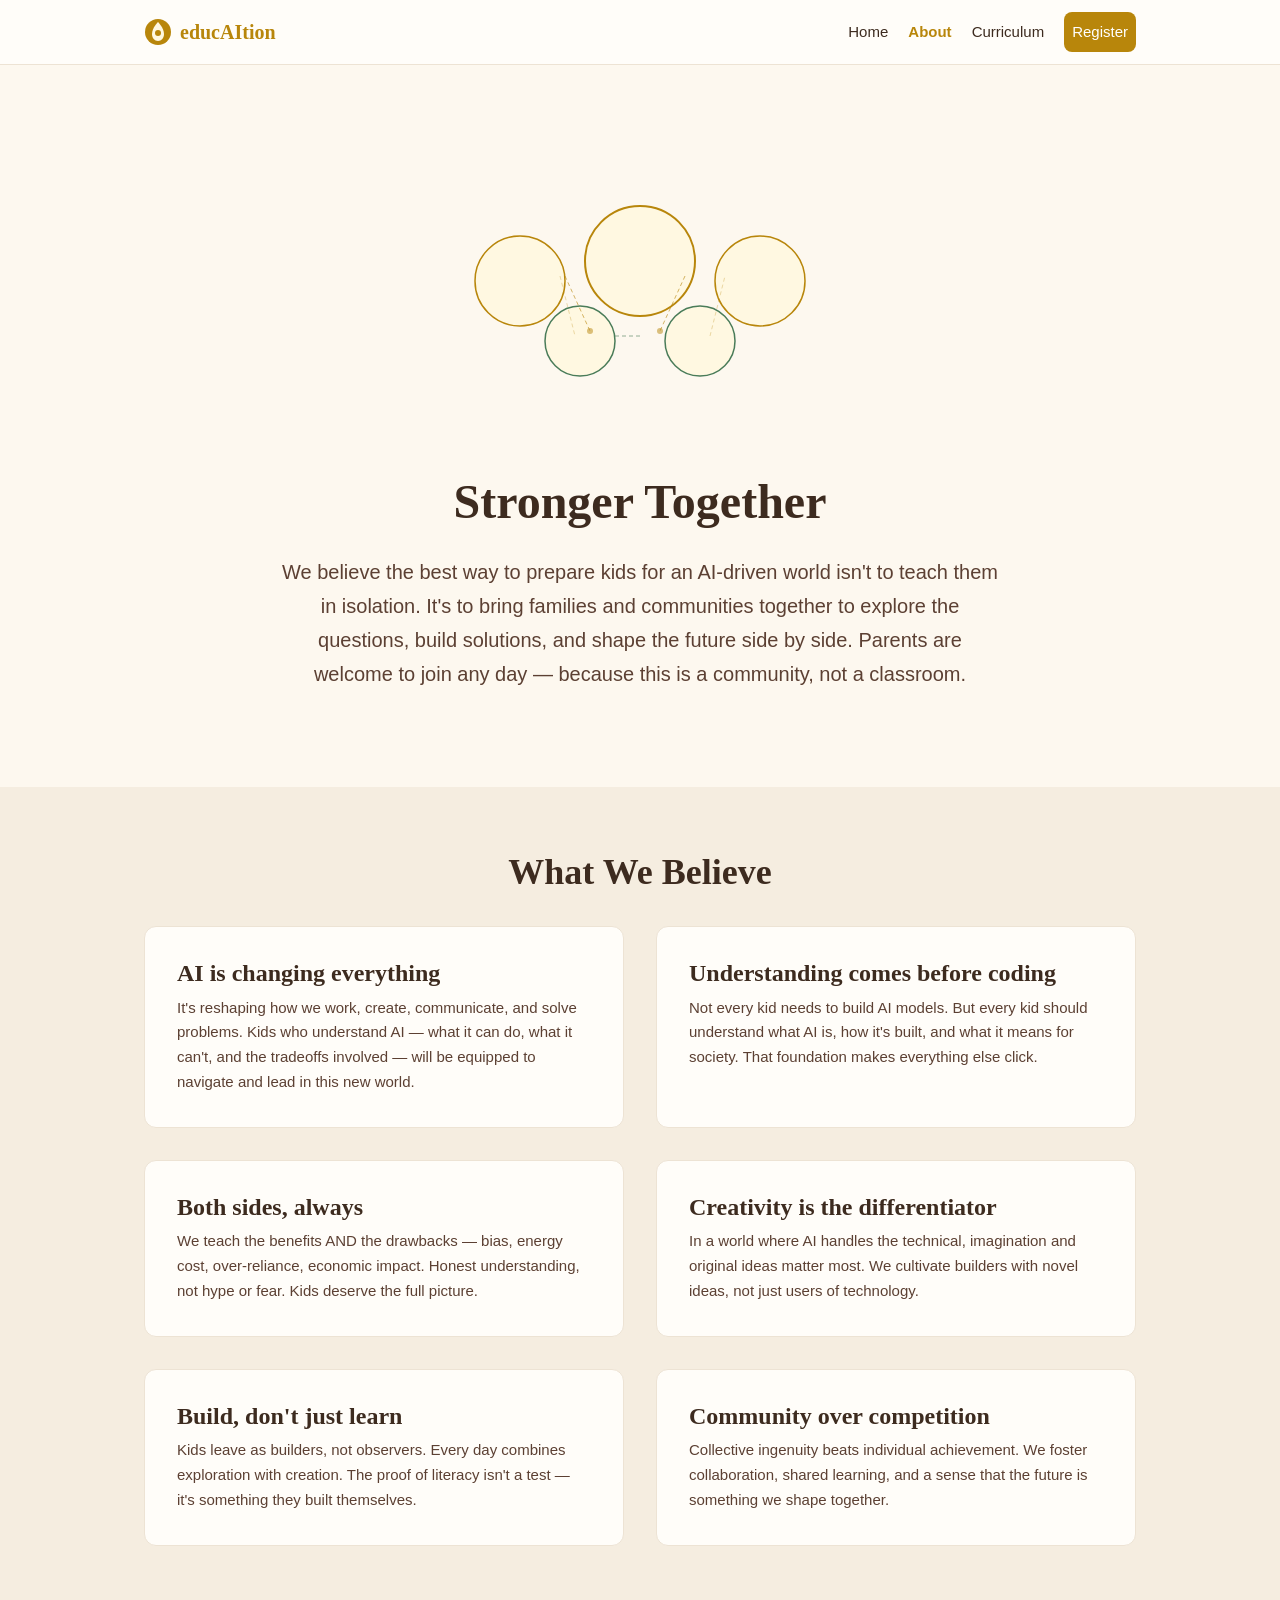
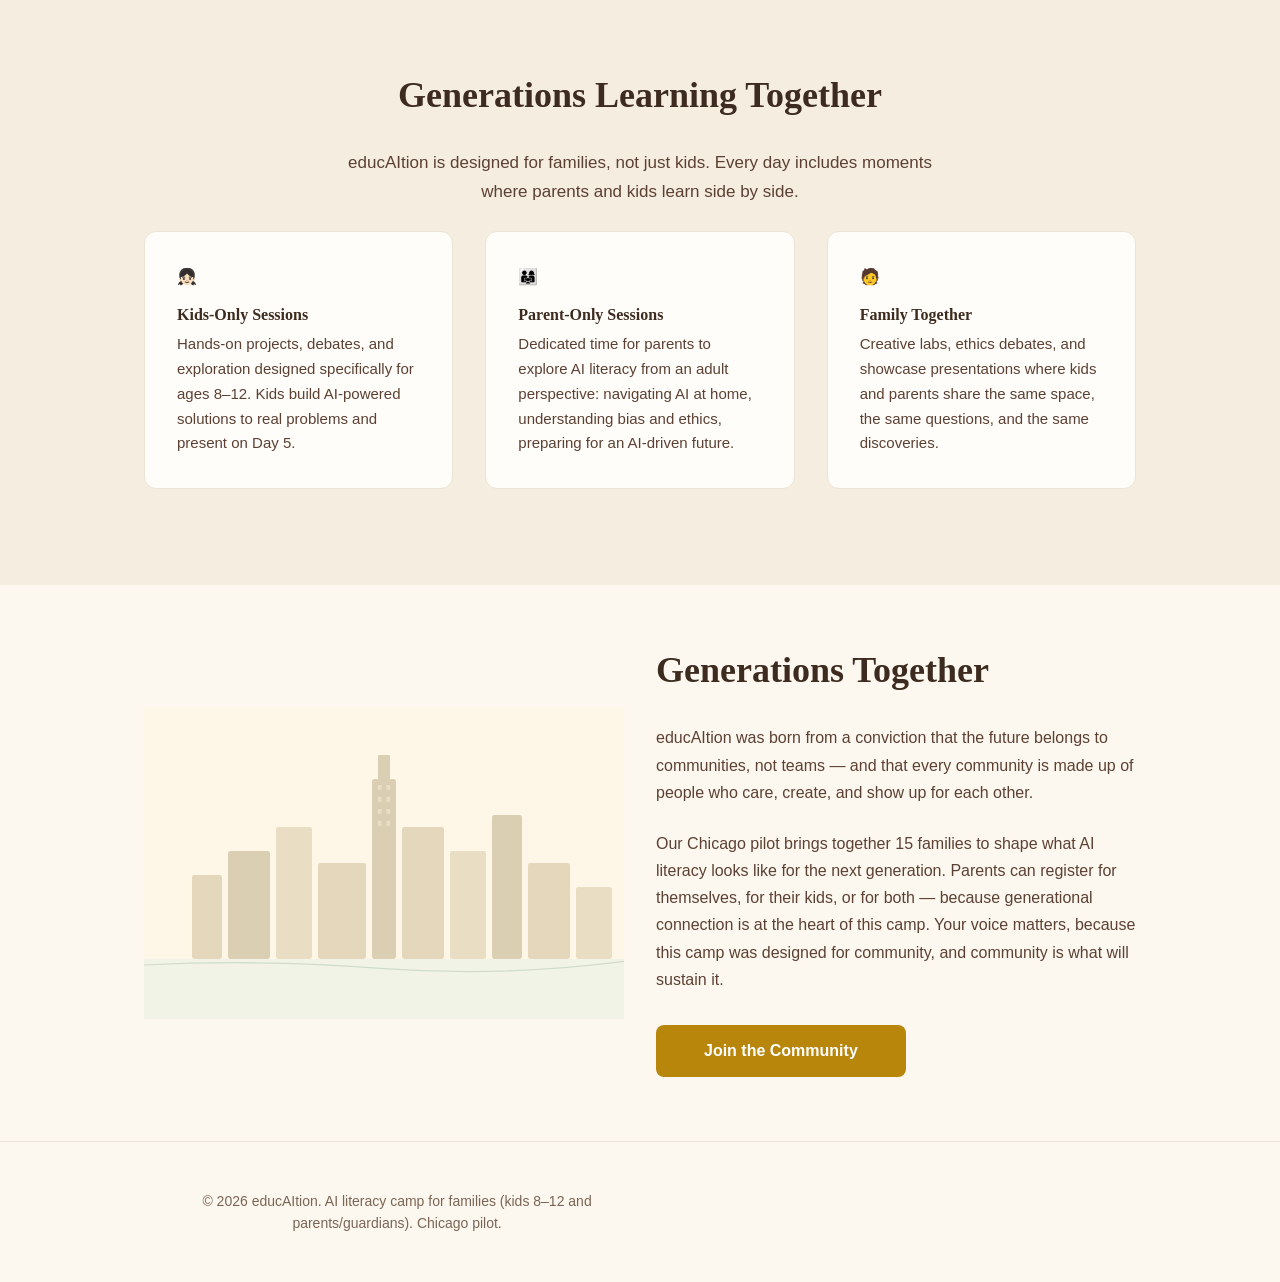
==== about.html @ 0991d359 "educAItion marketing website - AI literacy camp for families 4-page static site (Landing, About, Cur" ====
<!DOCTYPE html>
<html lang="en">
<head>
  <meta charset="UTF-8">
  <meta name="viewport" content="width=device-width, initial-scale=1.0">
  <title>About educAItion — Our Beliefs &amp; Principles</title>
  <meta name="description" content="Learn about educAItion's approach to AI literacy for kids. Our beliefs, principles, and why we're running a pilot camp in Chicago this August.">
  <meta property="og:title" content="About educAItion — Our Beliefs & Principles">
  <meta property="og:description" content="We believe kids need to understand AI — what it is, how it works, and their role in shaping it. Hands-on, honest, and hopeful.">
  <meta property="og:type" content="website">
  <meta property="og:locale" content="en_US">
  <meta name="robots" content="noindex, nofollow">
  <link rel="stylesheet" href="style.css">
</head>
<body>

  <a class="skip-link" href="#main">Skip to main content</a>

  <!-- NAV -->
  <nav class="nav" aria-label="Main navigation">
    <div class="container nav__inner">
      <a href="index.html" class="nav__brand">
        <svg width="28" height="28" viewBox="0 0 28 28" fill="none" xmlns="http://www.w3.org/2000/svg" aria-hidden="true">
          <circle cx="14" cy="14" r="13" fill="#B8860B"/>
          <path d="M14 4 C14 4 8 10 8 16 C8 20 10.5 23 14 23 C17.5 23 20 20 20 16 C20 10 14 4 14 4Z" fill="#FFF8E1"/>
          <circle cx="14" cy="15" r="3" fill="#B8860B"/>
        </svg>
        educAItion
      </a>
      <button class="nav__toggle" aria-expanded="false" aria-controls="nav-menu" aria-label="Open menu">
        <span></span><span></span><span></span>
      </button>
      <ul class="nav__list" id="nav-menu">
        <li class="nav__item"><a href="index.html">Home</a></li>
        <li class="nav__item nav__item--active"><a href="about.html">About</a></li>
        <li class="nav__item"><a href="curriculum.html">Curriculum</a></li>
        <li class="nav__item"><a href="register.html" class="nav__cta">Register</a></li>
      </ul>
    </div>
  </nav>

  <main id="main">

    <!-- HERO -->
    <section class="hero section">
      <div class="container">
        <div class="illustration fade">
          <!-- Connected circles / community illustration -->
          <svg viewBox="0 0 480 280" fill="none" xmlns="http://www.w3.org/2000/svg" role="img" aria-label="Connected circles representing community and togetherness">
            <circle cx="120" cy="120" r="45" fill="#FFF8E1" stroke="#B8860B" stroke-width="1.5"/>
            <circle cx="240" cy="100" r="55" fill="#FFF8E1" stroke="#B8860B" stroke-width="2"/>
            <circle cx="360" cy="120" r="45" fill="#FFF8E1" stroke="#B8860B" stroke-width="1.5"/>
            <circle cx="180" cy="180" r="35" fill="#FFF8E1" stroke="#4A7C59" stroke-width="1.5"/>
            <circle cx="300" cy="180" r="35" fill="#FFF8E1" stroke="#4A7C59" stroke-width="1.5"/>
            <line x1="165" y1="115" x2="190" y2="170" stroke="#B8860B" stroke-width="1" stroke-dasharray="4 3" opacity="0.6"/>
            <line x1="285" y1="115" x2="260" y2="170" stroke="#B8860B" stroke-width="1" stroke-dasharray="4 3" opacity="0.6"/>
            <line x1="215" y1="175" x2="240" y2="175" stroke="#4A7C59" stroke-width="1" stroke-dasharray="4 3" opacity="0.6"/>
            <line x1="160" y1="115" x2="175" y2="175" stroke="#B8860B" stroke-width="0.75" stroke-dasharray="4 3" opacity="0.4"/>
            <line x1="310" y1="175" x2="325" y2="115" stroke="#B8860B" stroke-width="0.75" stroke-dasharray="4 3" opacity="0.4"/>
            <!-- Small dots at intersections -->
            <circle cx="190" cy="170" r="3" fill="#B8860B" opacity="0.5"/>
            <circle cx="260" cy="170" r="3" fill="#B8860B" opacity="0.5"/>
          </svg>
        </div>
        <h1 class="hero__title fade">Stronger Together</h1>
        <p class="hero__sub fade">
          We believe the best way to prepare kids for an AI-driven world isn't to teach them in isolation. It's to bring families and communities together to explore the questions, build solutions, and shape the future side by side. Parents are welcome to join any day — because this is a community, not a classroom.
        </p>
      </div>
    </section>

    <!-- BELIEFS -->
    <section class="section section--alt">
      <div class="container">
        <h2 class="section__title fade">What We Believe</h2>
        <div class="grid grid--2">
          <div class="card fade">
            <h3 class="card__title">AI is changing everything</h3>
            <p class="card__text">It's reshaping how we work, create, communicate, and solve problems. Kids who understand AI — what it can do, what it can't, and the tradeoffs involved — will be equipped to navigate and lead in this new world.</p>
          </div>
          <div class="card fade">
            <h3 class="card__title">Understanding comes before coding</h3>
            <p class="card__text">Not every kid needs to build AI models. But every kid should understand what AI is, how it's built, and what it means for society. That foundation makes everything else click.</p>
          </div>
          <div class="card fade">
            <h3 class="card__title">Both sides, always</h3>
            <p class="card__text">We teach the benefits AND the drawbacks — bias, energy cost, over-reliance, economic impact. Honest understanding, not hype or fear. Kids deserve the full picture.</p>
          </div>
          <div class="card fade">
            <h3 class="card__title">Creativity is the differentiator</h3>
            <p class="card__text">In a world where AI handles the technical, imagination and original ideas matter most. We cultivate builders with novel ideas, not just users of technology.</p>
          </div>
          <div class="card fade">
            <h3 class="card__title">Build, don't just learn</h3>
            <p class="card__text">Kids leave as builders, not observers. Every day combines exploration with creation. The proof of literacy isn't a test — it's something they built themselves.</p>
          </div>
          <div class="card fade">
            <h3 class="card__title">Community over competition</h3>
            <p class="card__text">Collective ingenuity beats individual achievement. We foster collaboration, shared learning, and a sense that the future is something we shape together.</p>
          </div>
        </div>
      </div>
    </section>

    <!-- FAMILY SESSIONS -->
    <section class="section section--alt">
      <div class="container">
        <h2 class="section__title fade">Generations Learning Together</h2>
        <p class="section__lead fade" style="text-align:center;margin-bottom:var(--space-lg);">
          educAItion is designed for families, not just kids. Every day includes moments where parents and kids learn side by side.
        </p>
        <div class="grid grid--3" style="margin-bottom:var(--space-xl);">
          <div class="card fade">
            <div class="card__icon">&#x1F467;&#x1F3FB;</div>
            <h4 class="card__title">Kids-Only Sessions</h4>
            <p class="card__text" style="font-size:0.9375rem;">
              Hands-on projects, debates, and exploration designed specifically for ages 8&ndash;12. Kids build AI-powered solutions to real problems and present on Day 5.
            </p>
          </div>
          <div class="card fade">
            <div class="card__icon">&#x1F468;&#x200D;&#x1F469;&#x200D;&#x1F467;</div>
            <h4 class="card__title">Parent-Only Sessions</h4>
            <p class="card__text" style="font-size:0.9375rem;">
              Dedicated time for parents to explore AI literacy from an adult perspective: navigating AI at home, understanding bias and ethics, preparing for an AI-driven future.
            </p>
          </div>
          <div class="card fade">
            <div class="card__icon">&#x1F9D1;</div>
            <h4 class="card__title">Family Together</h4>
            <p class="card__text" style="font-size:0.9375rem;">
              Creative labs, ethics debates, and showcase presentations where kids and parents share the same space, the same questions, and the same discoveries.
            </p>
          </div>
        </div>
      </div>
    </section>

    <!-- PILOT CONTEXT -->
    <section class="section">
      <div class="container">
        <div class="grid grid--2" style="align-items:center;">
          <div class="illustration fade" style="justify-content:center;">
            <!-- Chicago skyline illustration -->
            <svg viewBox="0 0 400 260" fill="none" xmlns="http://www.w3.org/2000/svg" role="img" aria-label="A simple Chicago skyline illustration">
              <!-- Lake Michigan -->
              <rect x="0" y="210" width="400" height="50" rx="0" fill="#D4E8D0" opacity="0.3"/>
              <path d="M0 215 Q100 210 200 218 Q300 225 400 212" stroke="#4A7C59" stroke-width="1" fill="none" opacity="0.2"/>
              <!-- Buildings -->
              <rect x="40" y="140" width="25" height="70" rx="2" fill="#C9B896"/>
              <rect x="70" y="120" width="35" height="90" rx="2" fill="#B8A886"/>
              <rect x="110" y="100" width="30" height="110" rx="2" fill="#D4C4A8"/>
              <rect x="145" y="130" width="40" height="80" rx="2" fill="#C9B896"/>
              <!-- Willis Tower (tallest) -->
              <rect x="190" y="60" width="20" height="150" rx="2" fill="#B8A886"/>
              <rect x="195" y="40" width="10" height="20" rx="1" fill="#B8A886"/>
              <rect x="215" y="100" width="35" height="110" rx="2" fill="#C9B896"/>
              <rect x="255" y="120" width="30" height="90" rx="2" fill="#D4C4A8"/>
              <rect x="290" y="90" width="25" height="120" rx="2" fill="#B8A886"/>
              <rect x="320" y="130" width="35" height="80" rx="2" fill="#C9B896"/>
              <rect x="360" y="150" width="30" height="60" rx="2" fill="#D4C4A8"/>
              <!-- Windows -->
              <g fill="#FFF8E1" opacity="0.4">
                <rect x="195" y="65" width="3" height="4"/>
                <rect x="202" y="65" width="3" height="4"/>
                <rect x="195" y="75" width="3" height="4"/>
                <rect x="202" y="75" width="3" height="4"/>
                <rect x="195" y="85" width="3" height="4"/>
                <rect x="202" y="85" width="3" height="4"/>
                <rect x="195" y="95" width="3" height="4"/>
                <rect x="202" y="95" width="3" height="4"/>
              </g>
              <!-- Sky -->
              <rect x="0" y="0" width="400" height="210" fill="#FFF8E1" opacity="0.5" rx="0"/>
            </svg>
          </div>
          <div class="fade">
            <h2 class="section__title" style="text-align:left;">Generations Together</h2>
            <p style="color:var(--color-text-mid);line-height:1.7;margin-bottom:var(--space-lg);">
              educAItion was born from a conviction that the future belongs to communities, not teams — and that every community is made up of people who care, create, and show up for each other.
            </p>
            <p style="color:var(--color-text-mid);line-height:1.7;margin-bottom:var(--space-xl);">
              Our Chicago pilot brings together 15 families to shape what AI literacy looks like for the next generation. Parents can register for themselves, for their kids, or for both — because generational connection is at the heart of this camp. Your voice matters, because this camp was designed for community, and community is what will sustain it.
            </p>
            <a href="register.html" class="btn btn--primary">Join the Community</a>
          </div>
        </div>
      </div>
    </section>

  </main>

  <footer class="footer">
    <div class="container">
      <p>&copy; 2026 educAItion. AI literacy camp for families (kids 8&ndash;12 and parents/guardians). Chicago pilot.</p>
    </div>
  </footer>

  <script src="script.js"></script>
</body>
</html>
---- style.css ----
/* ============================================================
   EducAItion — Design System
   Mobile-first, WCAG 2.1 AA, no dependencies
   ============================================================ */

/* ---------- Reset ---------- */
*, *::before, *::after { box-sizing: border-box; margin: 0; padding: 0; }
html { scroll-behavior: smooth; font-size: 16px; }
body { min-height: 100vh; }
img, svg { display: block; max-width: 100%; }
a { color: inherit; text-decoration: none; }
ul, ol { list-style: none; }
button { font: inherit; color: inherit; background: none; border: none; cursor: pointer; }

/* ---------- Custom Properties ---------- */
:root {
  /* Palette */
  --color-bg-cream: #FDF8EF;
  --color-bg-warm:  #F5EDE0;
  --color-bg-white: #FFFDF9;
  --color-text-dark:  #3D2B1F;
  --color-text-mid:   #5C4033;
  --color-text-light: #7A6555;
  --color-primary:    #B8860B;
  --color-primary-d:  #8B6508;
  --color-accent:     #4A7C59;
  --color-accent-d:   #365C41;
  --color-border:     #E0D5C4;
  --color-border-l:   #EDE3D4;
  --color-highlight:  #FFF8E1;

  /* Typography */
  --font-display: Georgia, "Times New Roman", serif;
  --font-body:    -apple-system, "Segoe UI", Roboto, Helvetica, Arial, sans-serif;

  /* Spacing */
  --space-xs:  0.25rem;
  --space-sm:  0.5rem;
  --space-md:  1rem;
  --space-lg:  1.5rem;
  --space-xl:  2rem;
  --space-2xl: 3rem;
  --space-3xl: 4rem;

  /* Layout */
  --max-w: 1120px;
  --radius: 8px;
  --radius-lg: 12px;

  /* Transitions */
  --ease: cubic-bezier(.4,0,.2,1);
  --dur:  300ms;
}

/* ---------- Base ---------- */
body {
  font-family: var(--font-body);
  color: var(--color-text-dark);
  background: var(--color-bg-cream);
  line-height: 1.6;
  -webkit-font-smoothing: antialiased;
}

h1, h2, h3, h4 {
  font-family: var(--font-display);
  font-weight: 700;
  line-height: 1.2;
  color: var(--color-text-dark);
}
h1 { font-size: clamp(2rem, 5vw, 3rem); }
h2 { font-size: clamp(1.5rem, 4vw, 2.25rem); }
h3 { font-size: clamp(1.125rem, 3vw, 1.5rem); }
p  { max-width: 65ch; }

.container {
  width: 100%;
  max-width: var(--max-w);
  margin: 0 auto;
  padding: 0 var(--space-lg);
}

/* ---------- Skip-link ---------- */
.skip-link {
  position: absolute;
  top: -100%;
  left: var(--space-md);
  background: var(--color-primary);
  color: #fff;
  padding: var(--space-sm) var(--space-md);
  border-radius: var(--radius);
  z-index: 1000;
  font-weight: 600;
}
.skip-link:focus {
  top: var(--space-md);
}

/* ---------- Nav ---------- */
.nav {
  position: sticky;
  top: 0;
  z-index: 100;
  background: var(--color-bg-white);
  border-bottom: 1px solid var(--color-border-l);
}
.nav__inner {
  display: flex;
  align-items: center;
  justify-content: space-between;
  min-height: 64px;
  gap: var(--space-md);
}
.nav__brand {
  display: flex;
  align-items: center;
  gap: var(--space-sm);
  font-family: var(--font-display);
  font-size: 1.25rem;
  font-weight: 700;
  color: var(--color-primary);
  white-space: nowrap;
}
.nav__brand svg { flex-shrink: 0; }

.nav__list {
  display: none;
  position: absolute;
  top: 64px;
  left: 0; right: 0;
  background: var(--color-bg-white);
  border-bottom: 1px solid var(--color-border-l);
  padding: var(--space-md) var(--space-lg);
  flex-direction: column;
  gap: var(--space-sm);
  box-shadow: 0 4px 12px rgba(0,0,0,.06);
}
.nav__list.is-open {
  display: flex;
}
.nav__item a {
  display: block;
  padding: var(--space-sm) var(--space-md);
  border-radius: var(--radius);
  font-weight: 500;
  transition: background var(--dur) var(--ease);
}
.nav__item a:hover,
.nav__item a:focus-visible {
  background: var(--color-bg-warm);
}
.nav__item--active a {
  color: var(--color-primary);
  font-weight: 600;
}
.nav__cta {
  display: inline-flex;
  align-items: center;
  justify-content: center;
  padding: var(--space-sm) var(--space-lg);
  background: var(--color-primary);
  color: #fff !important;
  border-radius: var(--radius);
  font-weight: 600;
  font-size: 0.9375rem;
  transition: background var(--dur) var(--ease), transform var(--dur) var(--ease);
  white-space: nowrap;
}
.nav__cta:hover { background: var(--color-primary-d); transform: translateY(-1px); }

/* Hamburger */
.nav__toggle {
  display: flex;
  flex-direction: column;
  gap: 5px;
  padding: var(--space-sm);
  background: none;
  border: none;
  cursor: pointer;
}
.nav__toggle span {
  display: block;
  width: 24px;
  height: 2px;
  background: var(--color-text-dark);
  border-radius: 2px;
  transition: transform var(--dur) var(--ease), opacity var(--dur) var(--ease);
}
.nav__toggle[aria-expanded="true"] span:nth-child(1) {
  transform: translateY(7px) rotate(45deg);
}
.nav__toggle[aria-expanded="true"] span:nth-child(2) { opacity: 0; }
.nav__toggle[aria-expanded="true"] span:nth-child(3) {
  transform: translateY(-7px) rotate(-45deg);
}

@media (min-width: 768px) {
  .nav__toggle { display: none; }
  .nav__list {
    display: flex !important;
    position: static;
    flex-direction: row;
    border: none;
    padding: 0;
    box-shadow: none;
    gap: var(--space-xs);
    align-items: center;
  }
  .nav__item a {
    padding: var(--space-sm) var(--space-sm);
    font-size: 0.9375rem;
  }
  .nav__cta {
    margin-left: var(--space-sm);
  }
}

/* ---------- Hero ---------- */
.hero {
  padding: var(--space-3xl) 0;
  text-align: center;
}
.hero__title { margin-bottom: var(--space-lg); }
.hero__sub {
  font-size: clamp(1rem, 2.5vw, 1.25rem);
  color: var(--color-text-mid);
  margin: 0 auto var(--space-xl);
  line-height: 1.7;
}

/* ---------- Buttons ---------- */
.btn {
  display: inline-flex;
  align-items: center;
  justify-content: center;
  gap: var(--space-sm);
  padding: 0.8125rem var(--space-2xl);
  border-radius: var(--radius);
  font-weight: 600;
  font-size: 1rem;
  transition: background var(--dur) var(--ease), transform var(--dur) var(--ease), box-shadow var(--dur) var(--ease);
}
.btn--primary {
  background: var(--color-primary);
  color: #fff;
}
.btn--primary:hover { background: var(--color-primary-d); transform: translateY(-2px); box-shadow: 0 4px 16px rgba(184,134,11,.25); }
.btn--accent {
  background: var(--color-accent);
  color: #fff;
}
.btn--accent:hover { background: var(--color-accent-d); transform: translateY(-2px); box-shadow: 0 4px 16px rgba(74,124,89,.25); }

/* ---------- Section ---------- */
.section {
  padding: var(--space-3xl) 0;
}
.section--alt { background: var(--color-bg-warm); }
.section__title { margin-bottom: var(--space-xl); text-align: center; }
.section__lead {
  text-align: center;
  color: var(--color-text-mid);
  font-size: 1.0625rem;
  margin: 0 auto var(--space-2xl);
  line-height: 1.7;
}

/* ---------- Cards ---------- */
.card {
  background: var(--color-bg-white);
  border: 1px solid var(--color-border-l);
  border-radius: var(--radius-lg);
  padding: var(--space-xl);
  transition: box-shadow var(--dur) var(--ease), transform var(--dur) var(--ease);
}
.card:hover { box-shadow: 0 8px 24px rgba(0,0,0,.06); transform: translateY(-2px); }
.card__icon { margin-bottom: var(--space-md); }
.card__title { margin-bottom: var(--space-sm); }
.card__text { color: var(--color-text-mid); font-size: 0.9375rem; line-height: 1.65; }

/* ---------- Grid ---------- */
.grid {
  display: grid;
  gap: var(--space-xl);
}
.grid--2 { grid-template-columns: 1fr; }
.grid--3 { grid-template-columns: 1fr; }

@media (min-width: 768px) {
  .grid--2 { grid-template-columns: repeat(2, 1fr); }
  .grid--3 { grid-template-columns: repeat(3, 1fr); }
}

/* ---------- Timeline (Curriculum) ---------- */
.timeline { counter-reset: day; }
.timeline__item {
  counter-increment: day;
  position: relative;
  padding-left: 3rem;
  padding-bottom: var(--space-2xl);
}
.timeline__item:last-child { padding-bottom: 0; }
.timeline__marker {
  position: absolute;
  left: 0; top: 0;
  width: 40px; height: 40px;
  background: var(--color-primary);
  color: #fff;
  border-radius: 50%;
  display: flex;
  align-items: center;
  justify-content: center;
  font-family: var(--font-display);
  font-weight: 700;
  font-size: 1rem;
}
.timeline__title { margin: var(--space-sm) 0 var(--space-xs); }
.timeline__text { color: var(--color-text-mid); font-size: 0.9375rem; line-height: 1.65; }

/* ---------- Register Form ---------- */
.form-group { margin-bottom: var(--space-lg); }
.form-label {
  display: block;
  margin-bottom: var(--space-xs);
  font-weight: 600;
  font-size: 0.9375rem;
  color: var(--color-text-dark);
}
.form-input,
.form-textarea {
  width: 100%;
  padding: 0.75rem var(--space-md);
  border: 1px solid var(--color-border);
  border-radius: var(--radius);
  font-family: var(--font-body);
  font-size: 1rem;
  background: var(--color-bg-white);
  color: var(--color-text-dark);
  transition: border-color var(--dur) var(--ease), box-shadow var(--dur) var(--ease);
}
.form-input:focus,
.form-textarea:focus {
  outline: none;
  border-color: var(--color-primary);
  box-shadow: 0 0 0 3px rgba(184,134,11,.15);
}
.form-textarea { resize: vertical; min-height: 120px; }
.form-hint { font-size: 0.8125rem; color: var(--color-text-light); margin-top: var(--space-xs); }
.form-checkbox { display: flex; align-items: flex-start; gap: var(--space-sm); }
.form-checkbox input { margin-top: 0.2rem; flex-shrink: 0; }
.form-checkbox label { font-size: 0.875rem; line-height: 1.5; }

/* Privacy Notice */
.privacy-notice {
  background: var(--color-highlight);
  border: 1px solid var(--color-border-l);
  border-radius: var(--radius);
  padding: var(--space-xl);
  margin-top: var(--space-2xl);
}
.privacy-notice__title {
  font-size: 1.125rem;
  margin-bottom: var(--space-md);
  color: var(--color-text-dark);
}
.privacy-notice__text { font-size: 0.875rem; color: var(--color-text-mid); line-height: 1.65; }
.privacy-notice__text p { margin-bottom: var(--space-sm); }
.privacy-notice__text a { color: var(--color-primary); text-decoration: underline; }

/* ---------- Footer ---------- */
.footer {
  padding: var(--space-2xl) 0;
  border-top: 1px solid var(--color-border-l);
  text-align: center;
  color: var(--color-text-light);
  font-size: 0.875rem;
}

/* ---------- Inline SVG containers ---------- */
.illustration {
  display: flex;
  justify-content: center;
  margin: var(--space-xl) 0;
}
.illustration svg { max-width: 480px; width: 100%; height: auto; }

/* ---------- Fade-in animation ---------- */
.fade { opacity: 0; transform: translateY(24px); transition: opacity 600ms var(--ease), transform 600ms var(--ease); }
.fade.is-visible { opacity: 1; transform: translateY(0); }

/* ---------- Responsive ---------- */
@media (min-width: 1280px) {
  .container { padding: 0 var(--space-3xl); }
}

/* ---------- Print ---------- */
@media print {
  .nav, .nav__toggle, .btn, .hero__cta { display: none !important; }
  body { color: #000; background: #fff; }
}
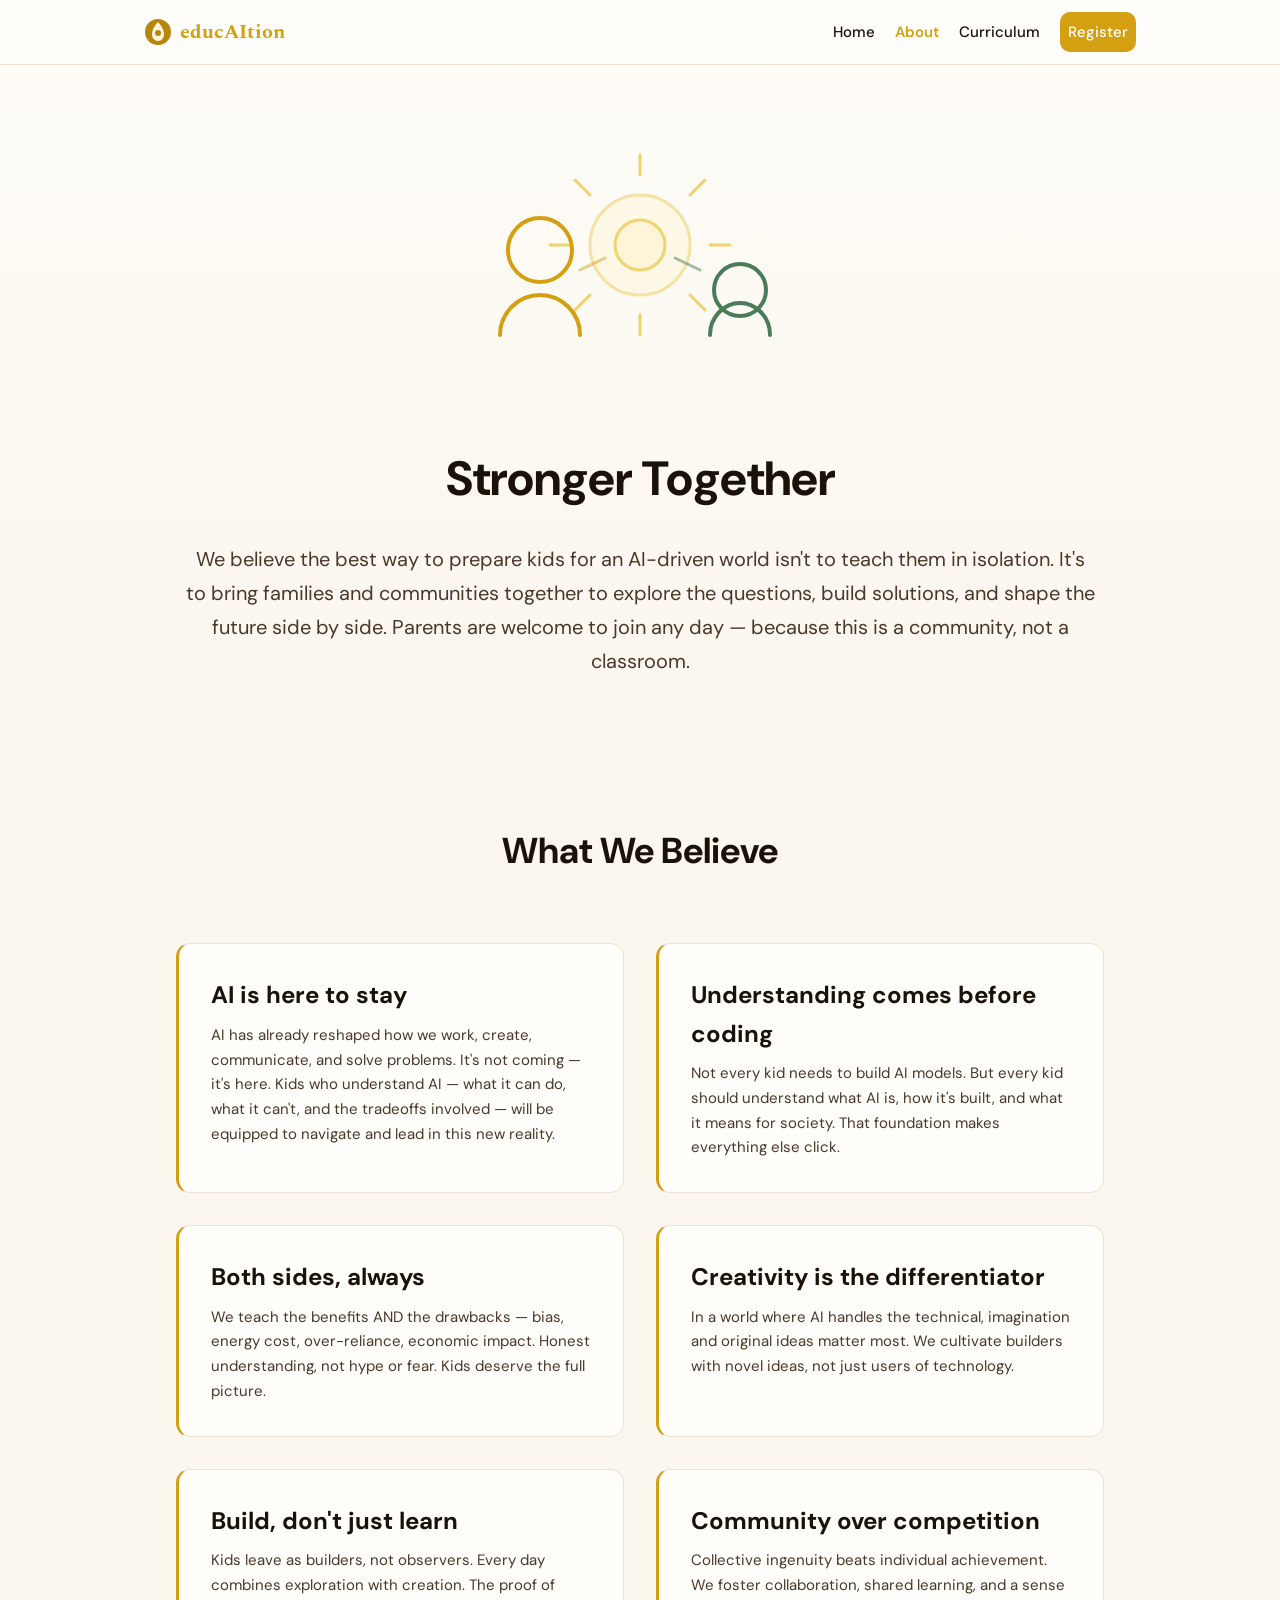
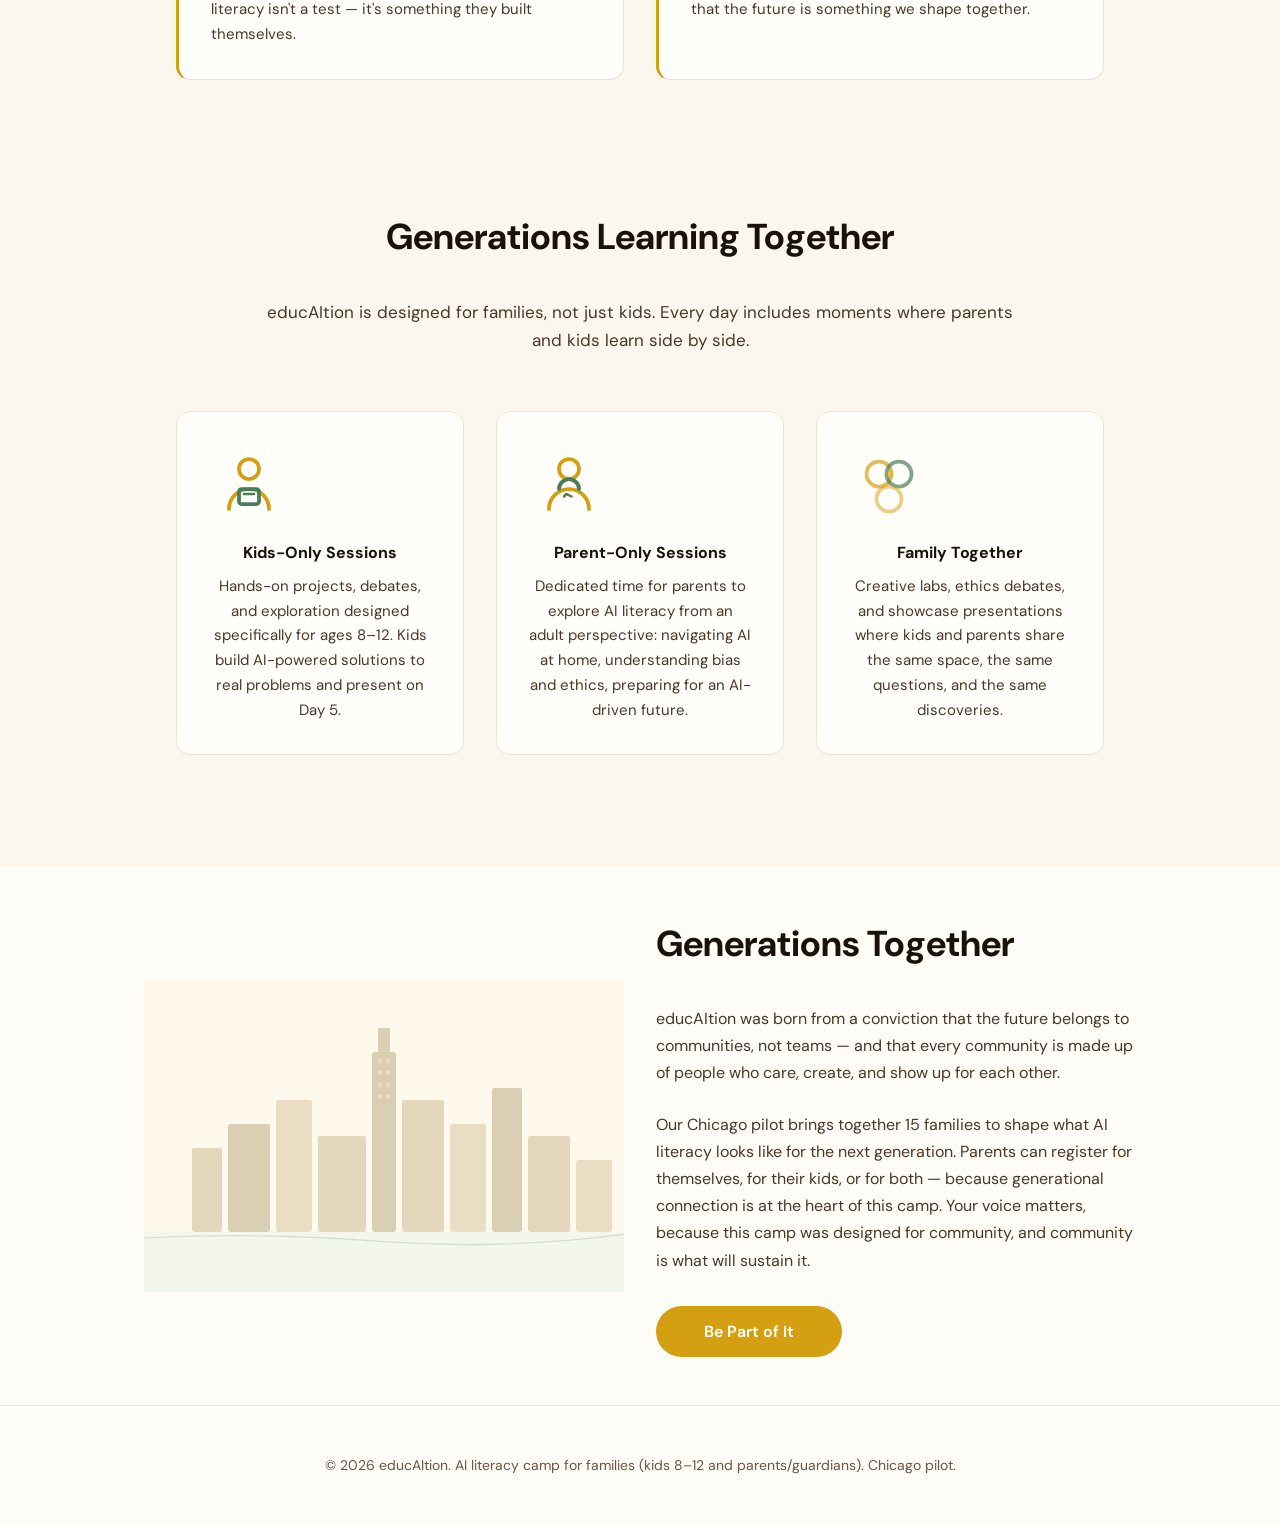
==== commit 316ad96d: "design tighten-up: rising sun hero, diamond cursor, footer centering, sun rays removed - Replace sun" ====
--- a/about.html
+++ b/about.html
@@ -10,6 +10,9 @@
   <meta property="og:type" content="website">
   <meta property="og:locale" content="en_US">
   <meta name="robots" content="noindex, nofollow">
+  <link rel="preconnect" href="https://fonts.googleapis.com">
+  <link rel="preconnect" href="https://fonts.gstatic.com" crossorigin>
+  <link href="https://fonts.googleapis.com/css2?family=DM+Sans:ital,wght@0,400..700;1,400..700&family=Spectral:ital,wght@0,400;0,700;1,400&display=swap" rel="stylesheet">
   <link rel="stylesheet" href="style.css">
 </head>
 <body>
@@ -42,24 +45,34 @@
   <main id="main">
 
     <!-- HERO -->
-    <section class="hero section">
+    <section class="hero hero--tight section">
       <div class="container">
         <div class="illustration fade">
-          <!-- Connected circles / community illustration -->
-          <svg viewBox="0 0 480 280" fill="none" xmlns="http://www.w3.org/2000/svg" role="img" aria-label="Connected circles representing community and togetherness">
-            <circle cx="120" cy="120" r="45" fill="#FFF8E1" stroke="#B8860B" stroke-width="1.5"/>
-            <circle cx="240" cy="100" r="55" fill="#FFF8E1" stroke="#B8860B" stroke-width="2"/>
-            <circle cx="360" cy="120" r="45" fill="#FFF8E1" stroke="#B8860B" stroke-width="1.5"/>
-            <circle cx="180" cy="180" r="35" fill="#FFF8E1" stroke="#4A7C59" stroke-width="1.5"/>
-            <circle cx="300" cy="180" r="35" fill="#FFF8E1" stroke="#4A7C59" stroke-width="1.5"/>
-            <line x1="165" y1="115" x2="190" y2="170" stroke="#B8860B" stroke-width="1" stroke-dasharray="4 3" opacity="0.6"/>
-            <line x1="285" y1="115" x2="260" y2="170" stroke="#B8860B" stroke-width="1" stroke-dasharray="4 3" opacity="0.6"/>
-            <line x1="215" y1="175" x2="240" y2="175" stroke="#4A7C59" stroke-width="1" stroke-dasharray="4 3" opacity="0.6"/>
-            <line x1="160" y1="115" x2="175" y2="175" stroke="#B8860B" stroke-width="0.75" stroke-dasharray="4 3" opacity="0.4"/>
-            <line x1="310" y1="175" x2="325" y2="115" stroke="#B8860B" stroke-width="0.75" stroke-dasharray="4 3" opacity="0.4"/>
-            <!-- Small dots at intersections -->
-            <circle cx="190" cy="170" r="3" fill="#B8860B" opacity="0.5"/>
-            <circle cx="260" cy="170" r="3" fill="#B8860B" opacity="0.5"/>
+          <!-- Shared learning — figures side by side with overlapping light -->
+          <svg viewBox="0 0 480 280" fill="none" xmlns="http://www.w3.org/2000/svg" role="img" aria-label="Two figures standing side by side, reaching toward a shared center of light">
+            <!-- Adult figure — left, gold (bold strokes for large scale) -->
+            <circle cx="140" cy="105" r="32" stroke="#D4A012" stroke-width="4"/>
+            <path d="M100 190c0-22 18-40 40-40s40 18 40 40" stroke="#D4A012" stroke-width="4" stroke-linecap="round"/>
+            <!-- Child figure — right, green (bold strokes for large scale) -->
+            <circle cx="340" cy="145" r="26" stroke="#4A7C59" stroke-width="4"/>
+            <path d="M310 190c0-18 14-32 30-32s30 14 30 32" stroke="#4A7C59" stroke-width="4" stroke-linecap="round"/>
+            <!-- Shared center — bright warm light between them (distinct from gold) -->
+            <circle cx="240" cy="100" r="50" stroke="#E6B814" stroke-width="3" fill="#FFF3CC" opacity="0.35"/>
+            <circle cx="240" cy="100" r="25" stroke="#E6B814" stroke-width="3" fill="#FFF3CC" opacity="0.55"/>
+            <!-- Rays from center -->
+            <g stroke="#E6B814" stroke-width="3" stroke-linecap="round" opacity="0.6">
+              <line x1="240" y1="30" x2="240" y2="10"/>
+              <line x1="240" y1="170" x2="240" y2="190"/>
+              <line x1="170" y1="100" x2="150" y2="100"/>
+              <line x1="310" y1="100" x2="330" y2="100"/>
+              <line x1="190" y1="50" x2="175" y2="35"/>
+              <line x1="290" y1="50" x2="305" y2="35"/>
+              <line x1="190" y1="150" x2="175" y2="165"/>
+              <line x1="290" y1="150" x2="305" y2="165"/>
+            </g>
+            <!-- Hands reaching toward center -->
+            <path d="M180 125 L205 113" stroke="#D4A012" stroke-width="3" stroke-linecap="round" opacity="0.5"/>
+            <path d="M300 125 L275 113" stroke="#4A7C59" stroke-width="3" stroke-linecap="round" opacity="0.5"/>
           </svg>
         </div>
         <h1 class="hero__title fade">Stronger Together</h1>
@@ -70,31 +83,31 @@
     </section>
 
     <!-- BELIEFS -->
-    <section class="section section--alt">
+    <section class="section section--alt section--tight">
       <div class="container">
         <h2 class="section__title fade">What We Believe</h2>
-        <div class="grid grid--2">
-          <div class="card fade">
-            <h3 class="card__title">AI is changing everything</h3>
-            <p class="card__text">It's reshaping how we work, create, communicate, and solve problems. Kids who understand AI — what it can do, what it can't, and the tradeoffs involved — will be equipped to navigate and lead in this new world.</p>
-          </div>
-          <div class="card fade">
+        <div class="grid grid--2" style="background:var(--color-bg-warm);padding:var(--space-xl);border-radius:var(--radius-lg);gap:var(--space-xl);">
+          <div class="card fade" style="border-left:3px solid var(--color-primary);box-shadow:none;">
+            <h3 class="card__title">AI is here to stay</h3>
+            <p class="card__text">AI has already reshaped how we work, create, communicate, and solve problems. It's not coming — it's here. Kids who understand AI — what it can do, what it can't, and the tradeoffs involved — will be equipped to navigate and lead in this new reality.</p>
+          </div>
+          <div class="card fade" style="border-left:3px solid var(--color-primary);box-shadow:none;">
             <h3 class="card__title">Understanding comes before coding</h3>
             <p class="card__text">Not every kid needs to build AI models. But every kid should understand what AI is, how it's built, and what it means for society. That foundation makes everything else click.</p>
           </div>
-          <div class="card fade">
+          <div class="card fade" style="border-left:3px solid var(--color-primary);box-shadow:none;">
             <h3 class="card__title">Both sides, always</h3>
             <p class="card__text">We teach the benefits AND the drawbacks — bias, energy cost, over-reliance, economic impact. Honest understanding, not hype or fear. Kids deserve the full picture.</p>
           </div>
-          <div class="card fade">
+          <div class="card fade" style="border-left:3px solid var(--color-primary);box-shadow:none;">
             <h3 class="card__title">Creativity is the differentiator</h3>
             <p class="card__text">In a world where AI handles the technical, imagination and original ideas matter most. We cultivate builders with novel ideas, not just users of technology.</p>
           </div>
-          <div class="card fade">
+          <div class="card fade" style="border-left:3px solid var(--color-primary);box-shadow:none;">
             <h3 class="card__title">Build, don't just learn</h3>
             <p class="card__text">Kids leave as builders, not observers. Every day combines exploration with creation. The proof of literacy isn't a test — it's something they built themselves.</p>
           </div>
-          <div class="card fade">
+          <div class="card fade" style="border-left:3px solid var(--color-primary);box-shadow:none;">
             <h3 class="card__title">Community over competition</h3>
             <p class="card__text">Collective ingenuity beats individual achievement. We foster collaboration, shared learning, and a sense that the future is something we shape together.</p>
           </div>
@@ -103,29 +116,50 @@
     </section>
 
     <!-- FAMILY SESSIONS -->
-    <section class="section section--alt">
+    <section class="section section--alt section--tight">
       <div class="container">
         <h2 class="section__title fade">Generations Learning Together</h2>
         <p class="section__lead fade" style="text-align:center;margin-bottom:var(--space-lg);">
           educAItion is designed for families, not just kids. Every day includes moments where parents and kids learn side by side.
         </p>
-        <div class="grid grid--3" style="margin-bottom:var(--space-xl);">
-          <div class="card fade">
-            <div class="card__icon">&#x1F467;&#x1F3FB;</div>
+        <div class="grid grid--3" style="background:var(--color-bg-warm);padding:var(--space-xl);border-radius:var(--radius-lg);gap:var(--space-xl);margin-bottom:var(--space-xl);">
+          <div class="card fade" style="background:var(--color-bg-white);border:1px solid var(--color-border-l);padding:var(--space-xl);border-radius:var(--radius-lg);text-align:center;">
+            <div style="display:block;margin:0 auto var(--space-md);">
+              <svg width="80" height="80" viewBox="0 0 32 32" fill="none" aria-hidden="true">
+                <circle cx="16" cy="10" r="4" stroke="#D4A012" stroke-width="1.5"/>
+                <path d="M8 26c0-4.4 3.6-8 8-8s8 3.6 8 8" stroke="#D4A012" stroke-width="1.5" stroke-linecap="round"/>
+                <rect x="12" y="18" width="8" height="6" rx="1" stroke="#4A7C59" stroke-width="1.5"/>
+                <path d="M14 20h4" stroke="#4A7C59" stroke-width="1" stroke-linecap="round"/>
+              </svg>
+            </div>
             <h4 class="card__title">Kids-Only Sessions</h4>
             <p class="card__text" style="font-size:0.9375rem;">
               Hands-on projects, debates, and exploration designed specifically for ages 8&ndash;12. Kids build AI-powered solutions to real problems and present on Day 5.
             </p>
           </div>
-          <div class="card fade">
-            <div class="card__icon">&#x1F468;&#x200D;&#x1F469;&#x200D;&#x1F467;</div>
+          <div class="card fade" style="background:var(--color-bg-white);border:1px solid var(--color-border-l);padding:var(--space-xl);border-radius:var(--radius-lg);text-align:center;">
+            <div style="display:block;margin:0 auto var(--space-md);">
+              <svg width="80" height="80" viewBox="0 0 32 32" fill="none" aria-hidden="true">
+                <circle cx="16" cy="10" r="4" stroke="#D4A012" stroke-width="1.5"/>
+                <path d="M8 26c0-4.4 3.6-8 8-8s8 3.6 8 8" stroke="#D4A012" stroke-width="1.5" stroke-linecap="round"/>
+                <path d="M12 18c0-2 1.8-4 4-4s4 2 4 4" stroke="#4A7C59" stroke-width="1.5" stroke-linecap="round"/>
+                <path d="M14 21l1-1 2 1" stroke="#4A7C59" stroke-width="1" stroke-linecap="round" stroke-linejoin="round"/>
+              </svg>
+            </div>
             <h4 class="card__title">Parent-Only Sessions</h4>
             <p class="card__text" style="font-size:0.9375rem;">
               Dedicated time for parents to explore AI literacy from an adult perspective: navigating AI at home, understanding bias and ethics, preparing for an AI-driven future.
             </p>
           </div>
-          <div class="card fade">
-            <div class="card__icon">&#x1F9D1;</div>
+          <div class="card fade" style="background:var(--color-bg-white);border:1px solid var(--color-border-l);padding:var(--space-xl);border-radius:var(--radius-lg);text-align:center;">
+            <div style="display:block;margin:0 auto var(--space-md);">
+              <svg width="80" height="80" viewBox="0 0 32 32" fill="none" aria-hidden="true">
+                <circle cx="12" cy="12" r="5" stroke="#D4A012" stroke-width="1.5" opacity="0.7"/>
+                <circle cx="20" cy="12" r="5" stroke="#4A7C59" stroke-width="1.5" opacity="0.7"/>
+                <circle cx="16" cy="22" r="5" stroke="#D4A012" stroke-width="1.5" opacity="0.5"/>
+                <circle cx="16" cy="12" r="1.5" fill="#D4A012" opacity="0.4"/>
+              </svg>
+            </div>
             <h4 class="card__title">Family Together</h4>
             <p class="card__text" style="font-size:0.9375rem;">
               Creative labs, ethics debates, and showcase presentations where kids and parents share the same space, the same questions, and the same discoveries.
@@ -136,7 +170,7 @@
     </section>
 
     <!-- PILOT CONTEXT -->
-    <section class="section">
+    <section class="section section--tight">
       <div class="container">
         <div class="grid grid--2" style="align-items:center;">
           <div class="illustration fade" style="justify-content:center;">
@@ -181,7 +215,7 @@
             <p style="color:var(--color-text-mid);line-height:1.7;margin-bottom:var(--space-xl);">
               Our Chicago pilot brings together 15 families to shape what AI literacy looks like for the next generation. Parents can register for themselves, for their kids, or for both — because generational connection is at the heart of this camp. Your voice matters, because this camp was designed for community, and community is what will sustain it.
             </p>
-            <a href="register.html" class="btn btn--primary">Join the Community</a>
+            <a href="register.html" class="btn btn--primary">Be Part of It</a>
           </div>
         </div>
       </div>
--- a/style.css
+++ b/style.css
@@ -15,23 +15,23 @@
 /* ---------- Custom Properties ---------- */
 :root {
   /* Palette */
-  --color-bg-cream: #FDF8EF;
-  --color-bg-warm:  #F5EDE0;
-  --color-bg-white: #FFFDF9;
-  --color-text-dark:  #3D2B1F;
-  --color-text-mid:   #5C4033;
-  --color-text-light: #7A6555;
-  --color-primary:    #B8860B;
-  --color-primary-d:  #8B6508;
-  --color-accent:     #4A7C59;
-  --color-accent-d:   #365C41;
-  --color-border:     #E0D5C4;
-  --color-border-l:   #EDE3D4;
-  --color-highlight:  #FFF8E1;
+  --color-bg-cream:     #FEFCF7;
+  --color-bg-warm:      #FBF6EE;
+  --color-bg-white:     #FFFEFA;
+  --color-text-dark:     #1A1208;
+  --color-text-mid:     #4A3728;
+  --color-text-light:    #6B5544;
+  --color-primary:       #D4A012;
+  --color-primary-d:     #B88A0A;
+  --color-accent:        #4A7C59;
+  --color-accent-d:      #365C41;
+  --color-border:        #E0D5C4;
+  --color-border-l:      #EDE3D4;
+  --color-highlight:     #FFF9EE;
 
   /* Typography */
-  --font-display: Georgia, "Times New Roman", serif;
-  --font-body:    -apple-system, "Segoe UI", Roboto, Helvetica, Arial, sans-serif;
+  --font-display: "Spectral", Georgia, serif;
+  --font-body:    "DM Sans", system-ui, sans-serif;
 
   /* Spacing */
   --space-xs:  0.25rem;
@@ -44,8 +44,9 @@
 
   /* Layout */
   --max-w: 1120px;
-  --radius: 8px;
-  --radius-lg: 12px;
+  --radius: 10px;
+  --radius-lg: 14px;
+  --radius-pill: 9999px;
 
   /* Transitions */
   --ease: cubic-bezier(.4,0,.2,1);
@@ -59,6 +60,13 @@
   background: var(--color-bg-cream);
   line-height: 1.6;
   -webkit-font-smoothing: antialiased;
+  cursor: url("data:image/svg+xml,%3Csvg xmlns='http://www.w3.org/2000/svg' width='24' height='24' viewBox='0 0 24 24' fill='none' stroke='%23D4A012' stroke-width='1.5' stroke-linecap='round' stroke-linejoin='round'%3E%3Cpolygon points='12,2 22,12 12,22 2,12'/%3E%3C/svg%3E") 12 12, pointer;
+}
+
+/* Override system pointer on interactive elements */
+a, button, [role="button"], input[type="checkbox"], select {
+  cursor: url("data:image/svg+xml,%3Csvg xmlns='http://www.w3.org/2000/svg' width='24' height='24' viewBox='0 0 24 24' fill='none' stroke='%23D4A012' stroke-width='1.5' stroke-linecap='round' stroke-linejoin='round'%3E%3Cpolygon points='12,2 22,12 12,22 2,12'/%3E%3C/svg%3E") 12 12, pointer;
+}
 }
 
 h1, h2, h3, h4 {
@@ -66,6 +74,7 @@
   font-weight: 700;
   line-height: 1.2;
   color: var(--color-text-dark);
+  letter-spacing: -0.02em;
 }
 h1 { font-size: clamp(2rem, 5vw, 3rem); }
 h2 { font-size: clamp(1.5rem, 4vw, 2.25rem); }
@@ -218,7 +227,34 @@
 .hero {
   padding: var(--space-3xl) 0;
   text-align: center;
-}
+  background: linear-gradient(180deg, var(--color-bg-cream) 0%, var(--color-bg-warm) 100%);
+}
+
+/* Medium-dark hero — gravitas without gloom */
+.hero--medium {
+  background: linear-gradient(180deg, #2A1F14 0%, #3D2B1F 50%, var(--color-bg-warm) 100%);
+  color: #FFF8E1;
+  padding: var(--space-3xl) 0;
+  text-align: center;
+}
+.hero--medium h1 {
+  color: #FFF8E1;
+}
+.hero--medium .hero__sub {
+  color: #D4C4A8;
+}
+.hero--medium .btn--primary {
+  background: var(--color-primary);
+  color: #1A1208;
+}
+.hero--medium .btn--primary:hover {
+  background: #E6B814;
+}
+.hero--tight {
+  padding: var(--space-2xl) 0;
+  text-align: center;
+}
+.hero--tight .illustration { margin: var(--space-md) 0; }
 .hero__title { margin-bottom: var(--space-lg); }
 .hero__sub {
   font-size: clamp(1rem, 2.5vw, 1.25rem);
@@ -234,7 +270,7 @@
   justify-content: center;
   gap: var(--space-sm);
   padding: 0.8125rem var(--space-2xl);
-  border-radius: var(--radius);
+  border-radius: var(--radius-pill);
   font-weight: 600;
   font-size: 1rem;
   transition: background var(--dur) var(--ease), transform var(--dur) var(--ease), box-shadow var(--dur) var(--ease);
@@ -243,16 +279,28 @@
   background: var(--color-primary);
   color: #fff;
 }
-.btn--primary:hover { background: var(--color-primary-d); transform: translateY(-2px); box-shadow: 0 4px 16px rgba(184,134,11,.25); }
+.btn--primary:hover { background: var(--color-primary-d); transform: translateY(-2px); box-shadow: 0 4px 20px rgba(212,160,18,.35), 0 0 40px rgba(212,160,18,.1); }
 .btn--accent {
   background: var(--color-accent);
   color: #fff;
 }
-.btn--accent:hover { background: var(--color-accent-d); transform: translateY(-2px); box-shadow: 0 4px 16px rgba(74,124,89,.25); }
+.btn--accent:hover { background: var(--color-accent-d); transform: translateY(-2px); box-shadow: 0 4px 20px rgba(74,124,89,.35), 0 0 40px rgba(74,124,89,.1); }
+
+/* Button for dark hero */
+.hero--dark .btn--primary {
+  background: var(--color-primary);
+  color: #1A1208;
+}
+.hero--dark .btn--primary:hover {
+  background: #E6B814;
+}
 
 /* ---------- Section ---------- */
 .section {
   padding: var(--space-3xl) 0;
+}
+.section--tight {
+  padding: var(--space-2xl) 0;
 }
 .section--alt { background: var(--color-bg-warm); }
 .section__title { margin-bottom: var(--space-xl); text-align: center; }
@@ -273,9 +321,62 @@
   transition: box-shadow var(--dur) var(--ease), transform var(--dur) var(--ease);
 }
 .card:hover { box-shadow: 0 8px 24px rgba(0,0,0,.06); transform: translateY(-2px); }
+
+/* ---------- Connected cards (break grid isolation) ---------- */
+.section--connected .card {
+  background: var(--color-bg-white);
+  border: none;
+  border-left: 3px solid var(--color-primary);
+  border-radius: 0 var(--radius) var(--radius) 0;
+  padding: var(--space-lg) var(--space-xl);
+  margin-left: var(--space-lg);
+  margin-bottom: var(--space-md);
+  box-shadow: none;
+  transition: opacity 500ms var(--ease), transform 500ms var(--ease), border-color 300ms var(--ease);
+}
+.section--connected .card:hover {
+  transform: none;
+  box-shadow: none;
+  border-left-color: var(--color-primary);
+}
+.section--connected .card:nth-child(1) { transition-delay: 0ms; opacity: 0; transform: translateX(16px); }
+.section--connected .card:nth-child(2) { transition-delay: 100ms; opacity: 0; transform: translateX(16px); }
+.section--connected .card:nth-child(3) { transition-delay: 200ms; opacity: 0; transform: translateX(16px); }
+.section--connected .card:nth-child(4) { transition-delay: 300ms; opacity: 0; transform: translateX(16px); }
+.section--connected .card:nth-child(5) { transition-delay: 400ms; opacity: 0; transform: translateX(16px); }
+.section--connected .card:nth-child(6) { transition-delay: 500ms; opacity: 0; transform: translateX(16px); }
+.section--connected .card.is-visible {
+  opacity: 1;
+  transform: translateX(0);
+}
 .card__icon { margin-bottom: var(--space-md); }
 .card__title { margin-bottom: var(--space-sm); }
 .card__text { color: var(--color-text-mid); font-size: 0.9375rem; line-height: 1.65; }
+
+/* Icon above title, centered — frees vertical space for larger icons */
+.card--wide-icon {
+  text-align: center;
+}
+.card--wide-icon .card__icon {
+  display: block;
+  margin: 0 auto var(--space-md);
+}
+.card--wide-icon .card__icon svg {
+  height: 80px;
+  width: auto;
+  margin: 0 auto;
+}
+.card--wide-icon .card__title {
+  display: block;
+  margin-bottom: var(--space-sm);
+}
+.card--wide-icon .card__text {
+  display: block;
+  margin-top: var(--space-md);
+  max-width: 65ch;
+  margin-left: auto;
+  margin-right: auto;
+}
 
 /* ---------- Grid ---------- */
 .grid {
@@ -374,6 +475,11 @@
   color: var(--color-text-light);
   font-size: 0.875rem;
 }
+.footer p {
+  max-width: none;
+  margin: 0 auto;
+  text-align: center;
+}
 
 /* ---------- Inline SVG containers ---------- */
 .illustration {
@@ -392,6 +498,30 @@
   .container { padding: 0 var(--space-3xl); }
 }
 
+/* ---------- Animations ---------- */
+@keyframes sun-pulse {
+  0%, 100% { opacity: 0.3; transform: scale(1); }
+  50% { opacity: 0.5; transform: scale(1.04); }
+}
+.hero--dark .illustration svg circle[fill^="url("] {
+  animation: sun-pulse 4s ease-in-out infinite;
+  transform-origin: center;
+}
+
+@keyframes ambient-shift {
+  0%, 100% { background-color: var(--color-bg-cream); }
+  50% { background-color: #FEF9EE; }
+}
+body { animation: ambient-shift 8s ease-in-out infinite; }
+
+/* Staggered fades for normal (non-connected) grids too */
+.grid:not(.grid--connected) > .fade:nth-child(1) { transition-delay: 0ms; }
+.grid:not(.grid--connected) > .fade:nth-child(2) { transition-delay: 100ms; }
+.grid:not(.grid--connected) > .fade:nth-child(3) { transition-delay: 200ms; }
+.grid:not(.grid--connected) > .fade:nth-child(4) { transition-delay: 300ms; }
+.grid:not(.grid--connected) > .fade:nth-child(5) { transition-delay: 400ms; }
+.grid:not(.grid--connected) > .fade:nth-child(6) { transition-delay: 500ms; }
+
 /* ---------- Print ---------- */
 @media print {
   .nav, .nav__toggle, .btn, .hero__cta { display: none !important; }
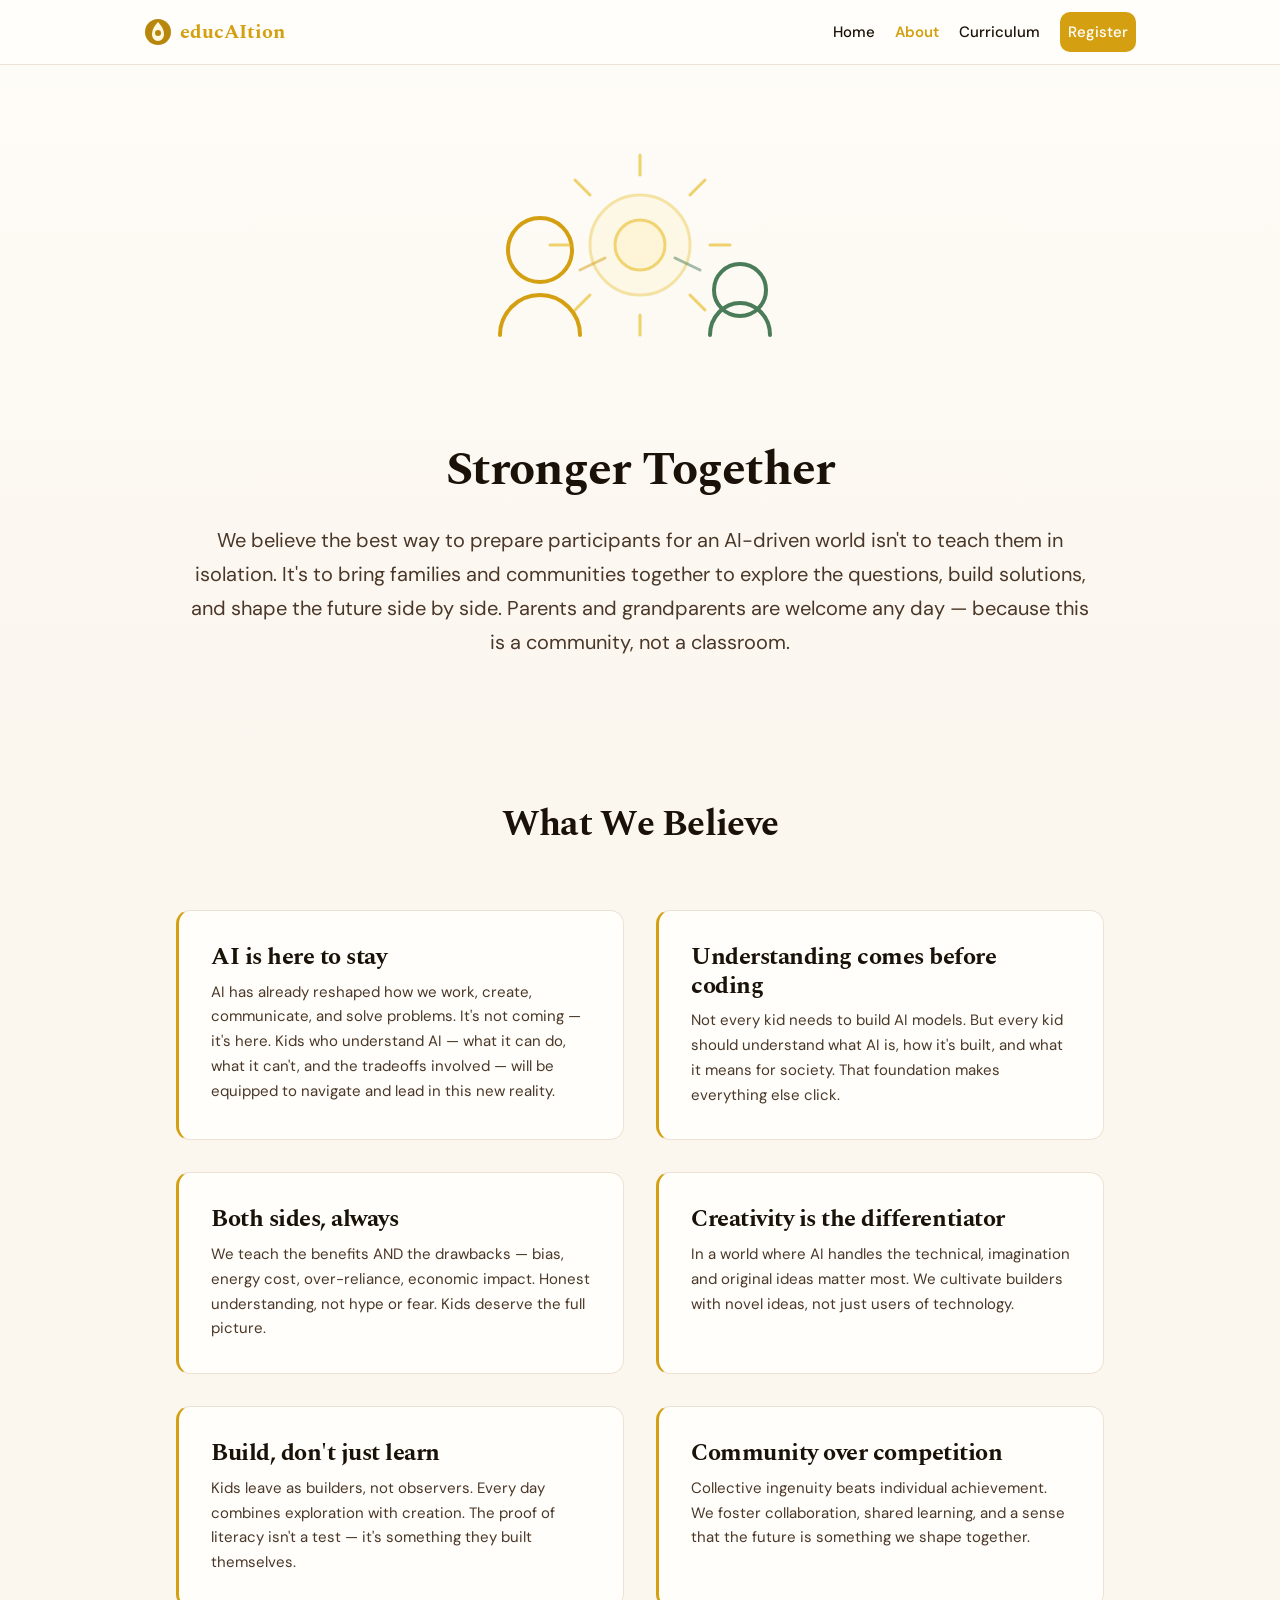
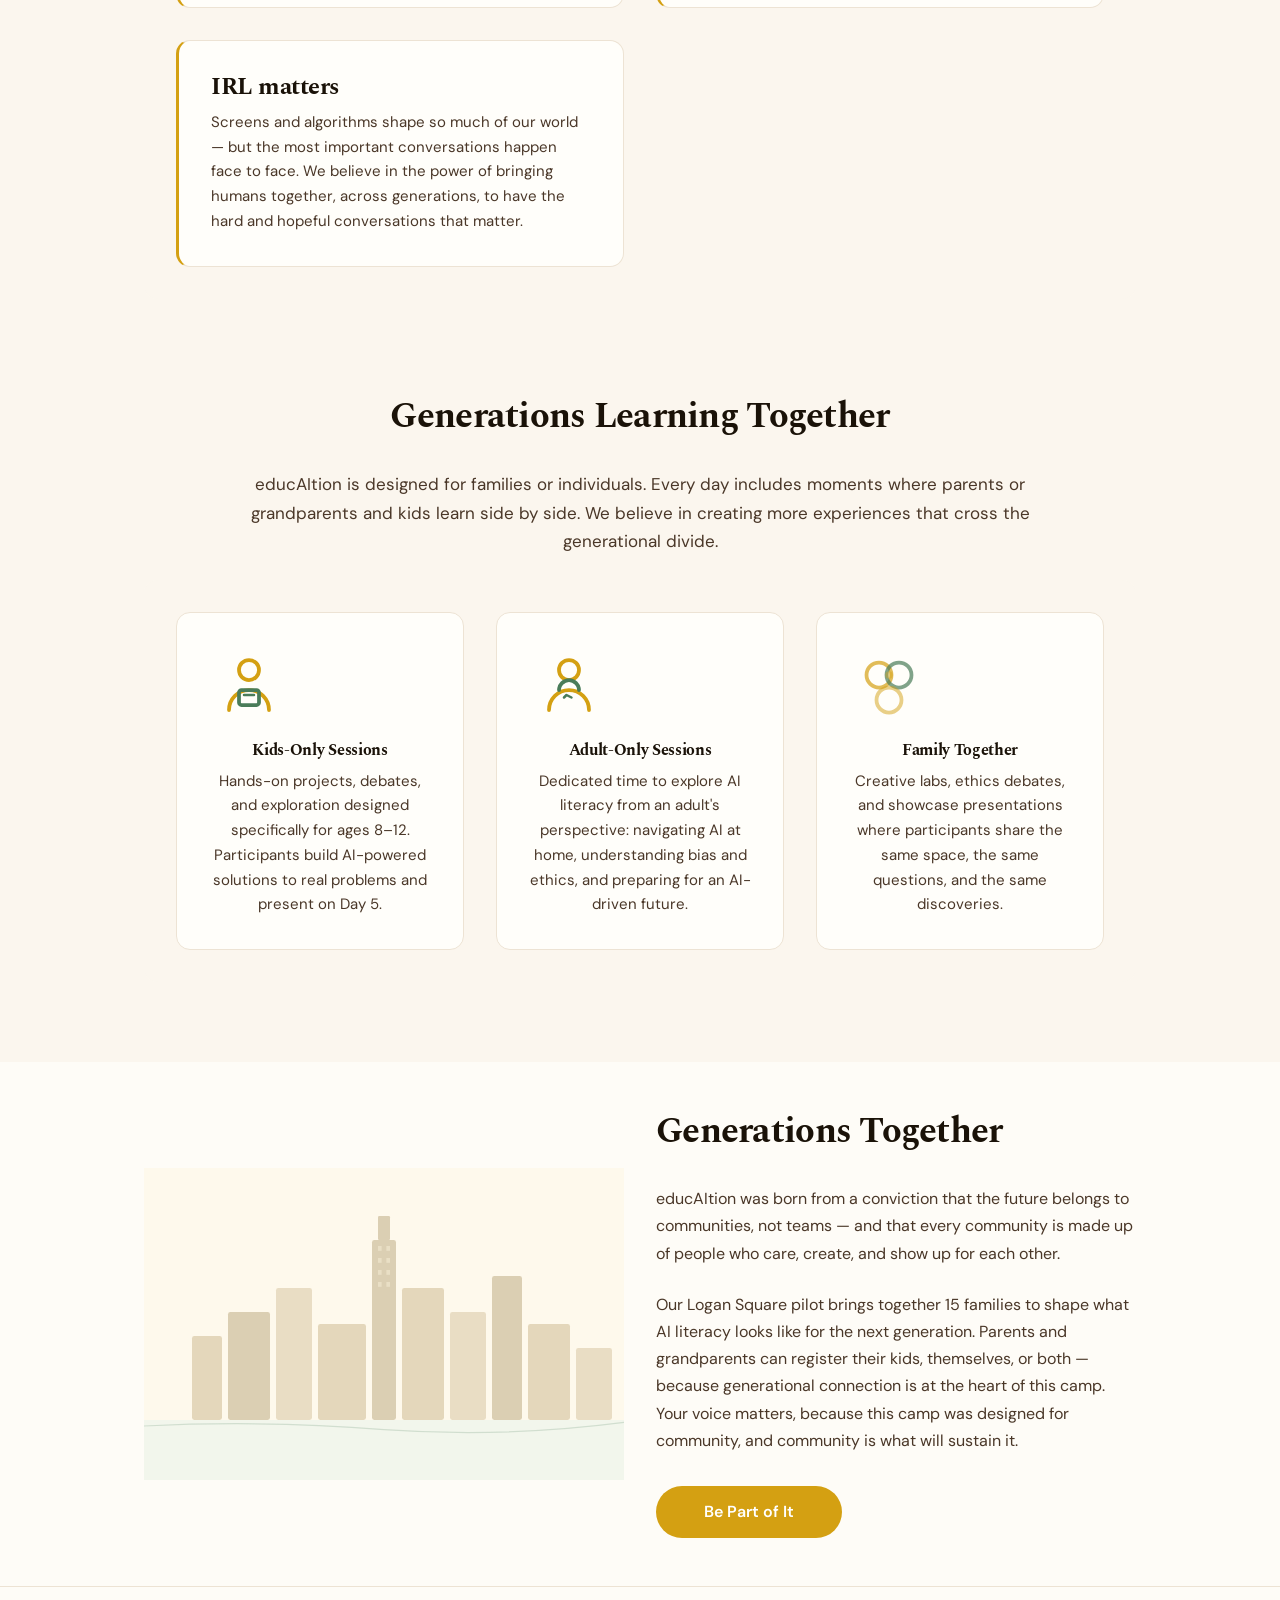
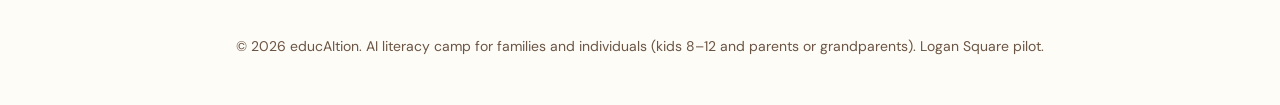
==== commit 574ad7f8: "text updates: participants terminology, Logan Square location, cost and lunch info, inclusive langua" ====
--- a/about.html
+++ b/about.html
@@ -4,15 +4,15 @@
   <meta charset="UTF-8">
   <meta name="viewport" content="width=device-width, initial-scale=1.0">
   <title>About educAItion — Our Beliefs &amp; Principles</title>
-  <meta name="description" content="Learn about educAItion's approach to AI literacy for kids. Our beliefs, principles, and why we're running a pilot camp in Chicago this August.">
+  <meta name="description" content="Learn about educAItion's approach to AI literacy for kids ages 8–12 and adults. Our beliefs, principles, and why we're running a pilot camp in Logan Square this August.">
   <meta property="og:title" content="About educAItion — Our Beliefs & Principles">
-  <meta property="og:description" content="We believe kids need to understand AI — what it is, how it works, and their role in shaping it. Hands-on, honest, and hopeful.">
+  <meta property="og:description" content="We believe participants need to understand AI — what it is, how it works, and their role in shaping it. Hands-on, honest, and hopeful.">
   <meta property="og:type" content="website">
   <meta property="og:locale" content="en_US">
   <meta name="robots" content="noindex, nofollow">
   <link rel="preconnect" href="https://fonts.googleapis.com">
   <link rel="preconnect" href="https://fonts.gstatic.com" crossorigin>
-  <link href="https://fonts.googleapis.com/css2?family=DM+Sans:ital,wght@0,400..700;1,400..700&family=Spectral:ital,wght@0,400;0,700;1,400&display=swap" rel="stylesheet">
+  <link href="https://fonts.googleapis.com/css2?family=DM+Sans:ital,wght@0,400..700;1,400..700&family=Spectral:ital,wght@0,400;0,700;1,400" rel="stylesheet">
   <link rel="stylesheet" href="style.css">
 </head>
 <body>
@@ -77,7 +77,7 @@
         </div>
         <h1 class="hero__title fade">Stronger Together</h1>
         <p class="hero__sub fade">
-          We believe the best way to prepare kids for an AI-driven world isn't to teach them in isolation. It's to bring families and communities together to explore the questions, build solutions, and shape the future side by side. Parents are welcome to join any day — because this is a community, not a classroom.
+          We believe the best way to prepare participants for an AI-driven world isn't to teach them in isolation. It's to bring families and communities together to explore the questions, build solutions, and shape the future side by side. Parents and grandparents are welcome any day — because this is a community, not a classroom.
         </p>
       </div>
     </section>
@@ -111,6 +111,10 @@
             <h3 class="card__title">Community over competition</h3>
             <p class="card__text">Collective ingenuity beats individual achievement. We foster collaboration, shared learning, and a sense that the future is something we shape together.</p>
           </div>
+          <div class="card fade" style="border-left:3px solid var(--color-primary);box-shadow:none;">
+            <h3 class="card__title">IRL matters</h3>
+            <p class="card__text">Screens and algorithms shape so much of our world — but the most important conversations happen face to face. We believe in the power of bringing humans together, across generations, to have the hard and hopeful conversations that matter.</p>
+          </div>
         </div>
       </div>
     </section>
@@ -120,7 +124,7 @@
       <div class="container">
         <h2 class="section__title fade">Generations Learning Together</h2>
         <p class="section__lead fade" style="text-align:center;margin-bottom:var(--space-lg);">
-          educAItion is designed for families, not just kids. Every day includes moments where parents and kids learn side by side.
+          educAItion is designed for families or individuals. Every day includes moments where parents or grandparents and kids learn side by side. We believe in creating more experiences that cross the generational divide.
         </p>
         <div class="grid grid--3" style="background:var(--color-bg-warm);padding:var(--space-xl);border-radius:var(--radius-lg);gap:var(--space-xl);margin-bottom:var(--space-xl);">
           <div class="card fade" style="background:var(--color-bg-white);border:1px solid var(--color-border-l);padding:var(--space-xl);border-radius:var(--radius-lg);text-align:center;">
@@ -134,7 +138,7 @@
             </div>
             <h4 class="card__title">Kids-Only Sessions</h4>
             <p class="card__text" style="font-size:0.9375rem;">
-              Hands-on projects, debates, and exploration designed specifically for ages 8&ndash;12. Kids build AI-powered solutions to real problems and present on Day 5.
+              Hands-on projects, debates, and exploration designed specifically for ages 8&ndash;12. Participants build AI-powered solutions to real problems and present on Day 5.
             </p>
           </div>
           <div class="card fade" style="background:var(--color-bg-white);border:1px solid var(--color-border-l);padding:var(--space-xl);border-radius:var(--radius-lg);text-align:center;">
@@ -146,9 +150,9 @@
                 <path d="M14 21l1-1 2 1" stroke="#4A7C59" stroke-width="1" stroke-linecap="round" stroke-linejoin="round"/>
               </svg>
             </div>
-            <h4 class="card__title">Parent-Only Sessions</h4>
+            <h4 class="card__title">Adult-Only Sessions</h4>
             <p class="card__text" style="font-size:0.9375rem;">
-              Dedicated time for parents to explore AI literacy from an adult perspective: navigating AI at home, understanding bias and ethics, preparing for an AI-driven future.
+              Dedicated time to explore AI literacy from an adult's perspective: navigating AI at home, understanding bias and ethics, and preparing for an AI-driven future.
             </p>
           </div>
           <div class="card fade" style="background:var(--color-bg-white);border:1px solid var(--color-border-l);padding:var(--space-xl);border-radius:var(--radius-lg);text-align:center;">
@@ -162,7 +166,7 @@
             </div>
             <h4 class="card__title">Family Together</h4>
             <p class="card__text" style="font-size:0.9375rem;">
-              Creative labs, ethics debates, and showcase presentations where kids and parents share the same space, the same questions, and the same discoveries.
+              Creative labs, ethics debates, and showcase presentations where participants share the same space, the same questions, and the same discoveries.
             </p>
           </div>
         </div>
@@ -213,7 +217,7 @@
               educAItion was born from a conviction that the future belongs to communities, not teams — and that every community is made up of people who care, create, and show up for each other.
             </p>
             <p style="color:var(--color-text-mid);line-height:1.7;margin-bottom:var(--space-xl);">
-              Our Chicago pilot brings together 15 families to shape what AI literacy looks like for the next generation. Parents can register for themselves, for their kids, or for both — because generational connection is at the heart of this camp. Your voice matters, because this camp was designed for community, and community is what will sustain it.
+              Our Logan Square pilot brings together 15 families to shape what AI literacy looks like for the next generation. Parents and grandparents can register their kids, themselves, or both — because generational connection is at the heart of this camp. Your voice matters, because this camp was designed for community, and community is what will sustain it.
             </p>
             <a href="register.html" class="btn btn--primary">Be Part of It</a>
           </div>
@@ -225,7 +229,7 @@
 
   <footer class="footer">
     <div class="container">
-      <p>&copy; 2026 educAItion. AI literacy camp for families (kids 8&ndash;12 and parents/guardians). Chicago pilot.</p>
+      <p>&copy; 2026 educAItion. AI literacy camp for families and individuals (kids 8&ndash;12 and parents or grandparents). Logan Square pilot.</p>
     </div>
   </footer>
 
--- a/style.css
+++ b/style.css
@@ -66,7 +66,6 @@
 /* Override system pointer on interactive elements */
 a, button, [role="button"], input[type="checkbox"], select {
   cursor: url("data:image/svg+xml,%3Csvg xmlns='http://www.w3.org/2000/svg' width='24' height='24' viewBox='0 0 24 24' fill='none' stroke='%23D4A012' stroke-width='1.5' stroke-linecap='round' stroke-linejoin='round'%3E%3Cpolygon points='12,2 22,12 12,22 2,12'/%3E%3C/svg%3E") 12 12, pointer;
-}
 }
 
 h1, h2, h3, h4 {
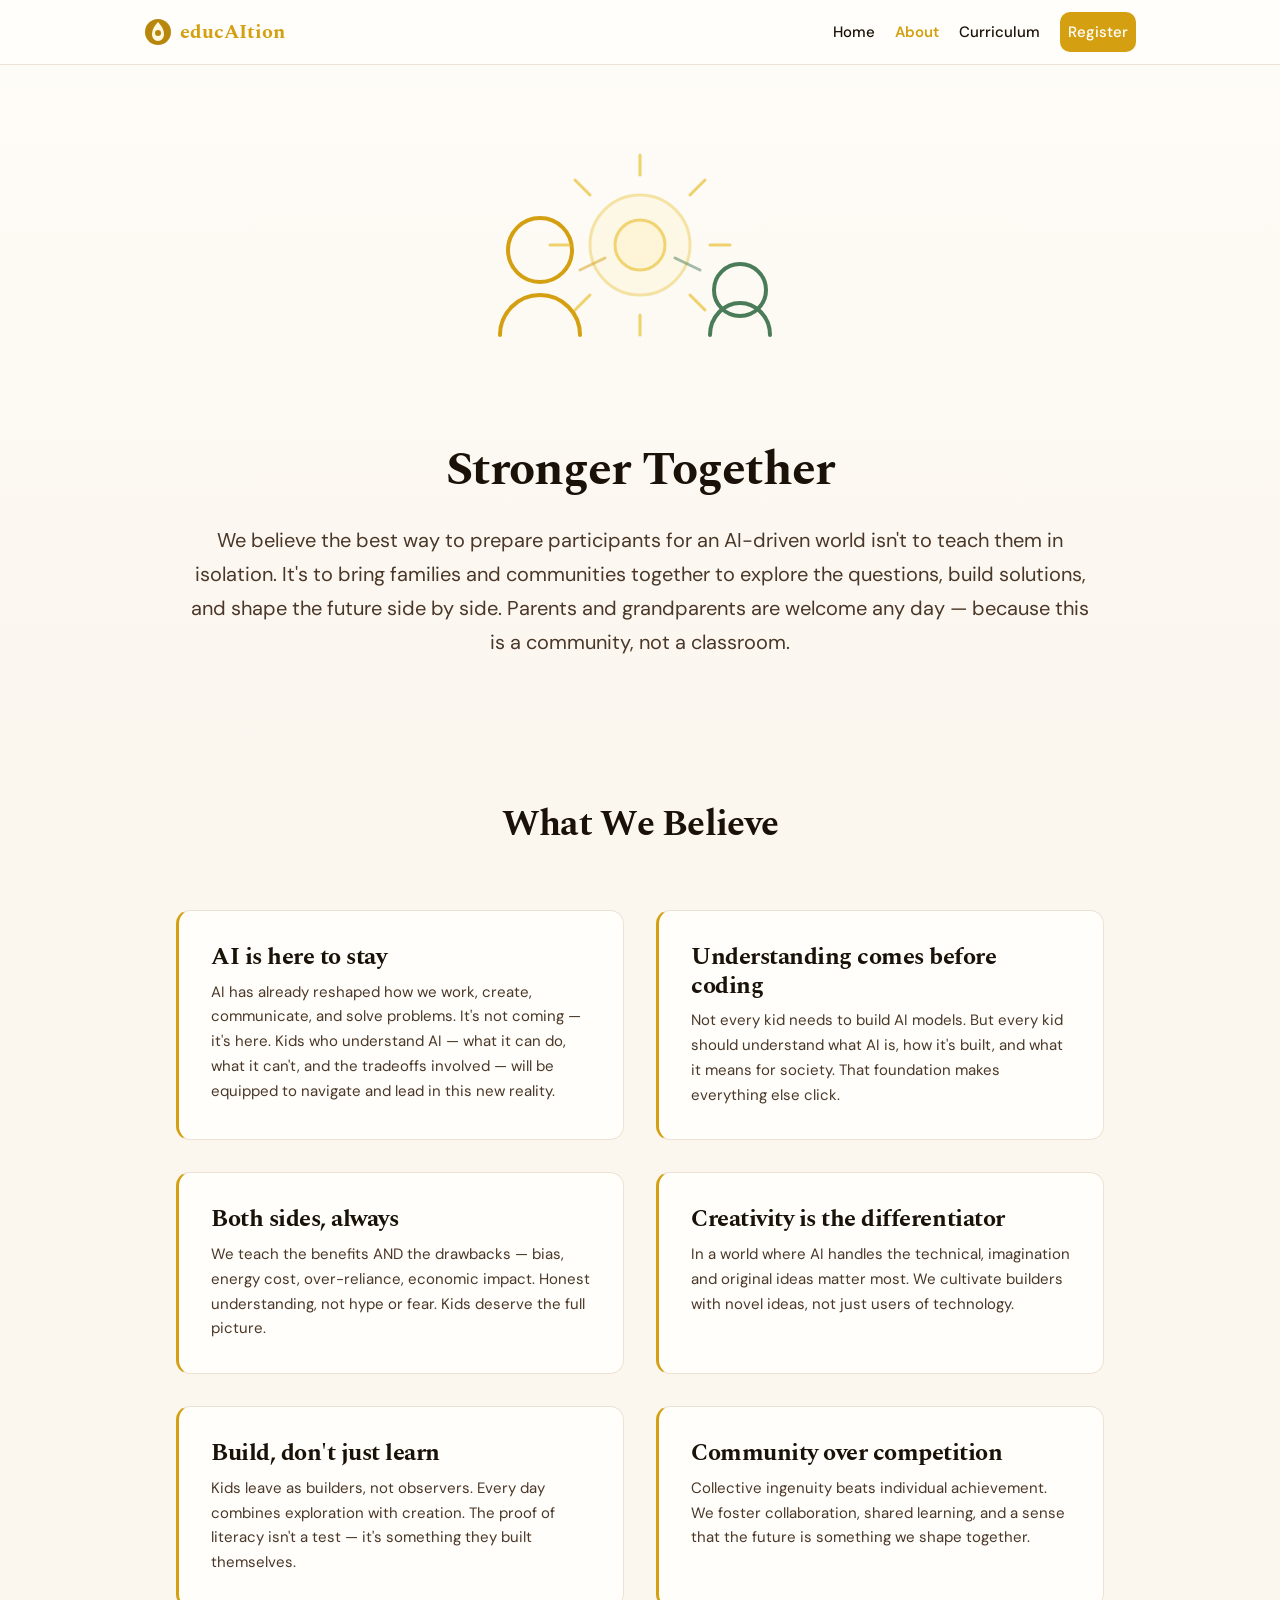
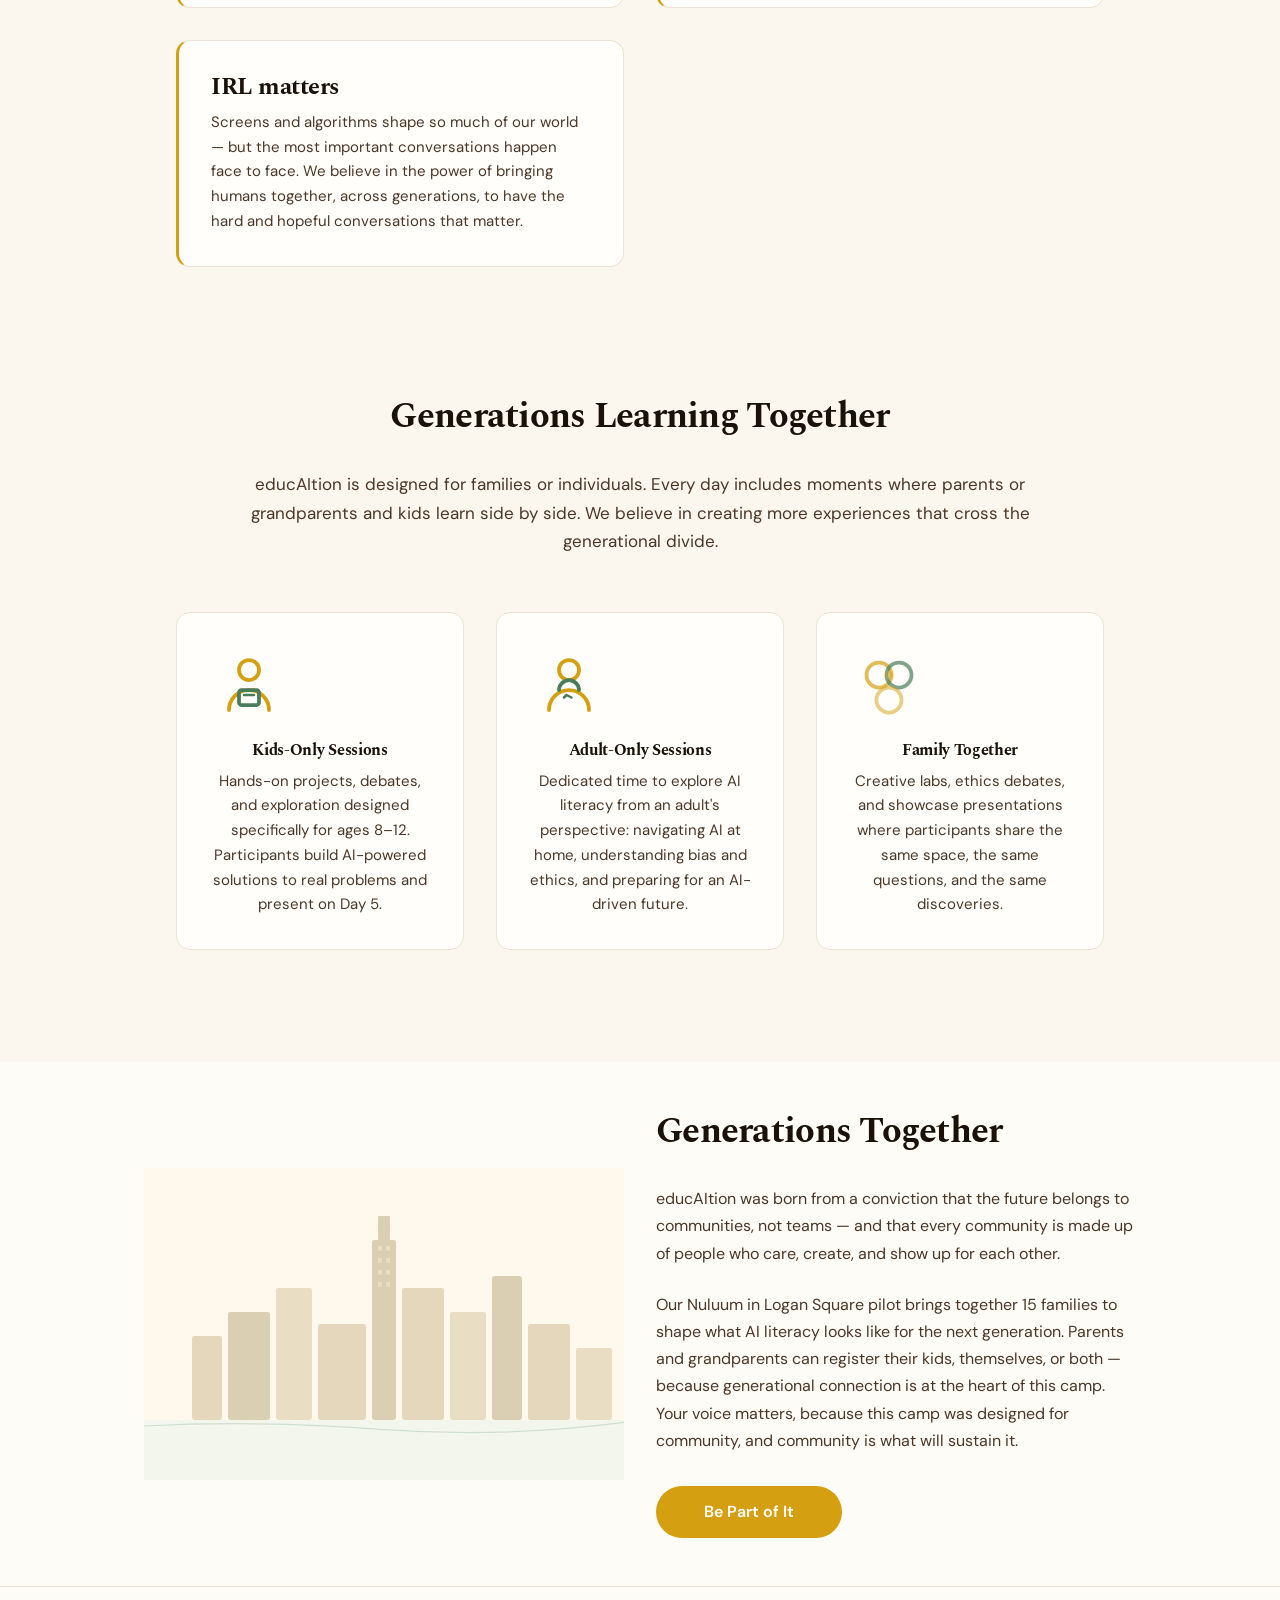
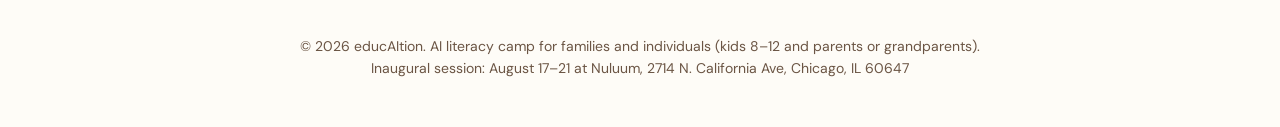
==== commit aafabf96: "Update camp location to Nuluum and finalize tuition pricing Replace Logan Square placeholder locatio" ====
--- a/about.html
+++ b/about.html
@@ -4,7 +4,7 @@
   <meta charset="UTF-8">
   <meta name="viewport" content="width=device-width, initial-scale=1.0">
   <title>About educAItion — Our Beliefs &amp; Principles</title>
-  <meta name="description" content="Learn about educAItion's approach to AI literacy for kids ages 8–12 and adults. Our beliefs, principles, and why we're running a pilot camp in Logan Square this August.">
+  <meta name="description" content="Learn about educAItion's approach to AI literacy for kids ages 8–12 and adults. Our beliefs, principles, and why we're running a pilot camp in Nuluum in Logan Square this August.">
   <meta property="og:title" content="About educAItion — Our Beliefs & Principles">
   <meta property="og:description" content="We believe participants need to understand AI — what it is, how it works, and their role in shaping it. Hands-on, honest, and hopeful.">
   <meta property="og:type" content="website">
@@ -217,7 +217,7 @@
               educAItion was born from a conviction that the future belongs to communities, not teams — and that every community is made up of people who care, create, and show up for each other.
             </p>
             <p style="color:var(--color-text-mid);line-height:1.7;margin-bottom:var(--space-xl);">
-              Our Logan Square pilot brings together 15 families to shape what AI literacy looks like for the next generation. Parents and grandparents can register their kids, themselves, or both — because generational connection is at the heart of this camp. Your voice matters, because this camp was designed for community, and community is what will sustain it.
+              Our <a href="https://www.nuluum.com" target="_blank" rel="noopener">Nuluum</a> in Logan Square pilot brings together 15 families to shape what AI literacy looks like for the next generation. Parents and grandparents can register their kids, themselves, or both — because generational connection is at the heart of this camp. Your voice matters, because this camp was designed for community, and community is what will sustain it.
             </p>
             <a href="register.html" class="btn btn--primary">Be Part of It</a>
           </div>
@@ -229,7 +229,8 @@
 
   <footer class="footer">
     <div class="container">
-      <p>&copy; 2026 educAItion. AI literacy camp for families and individuals (kids 8&ndash;12 and parents or grandparents). Logan Square pilot.</p>
+      <p>&copy; 2026 educAItion. AI literacy camp for families and individuals (kids 8&ndash;12 and parents or grandparents).</p>
+      <p>Inaugural session: August 17&ndash;21 at <a href="https://www.nuluum.com" target="_blank" rel="noopener">Nuluum</a>, 2714 N. California Ave, Chicago, IL 60647</p>
     </div>
   </footer>
 
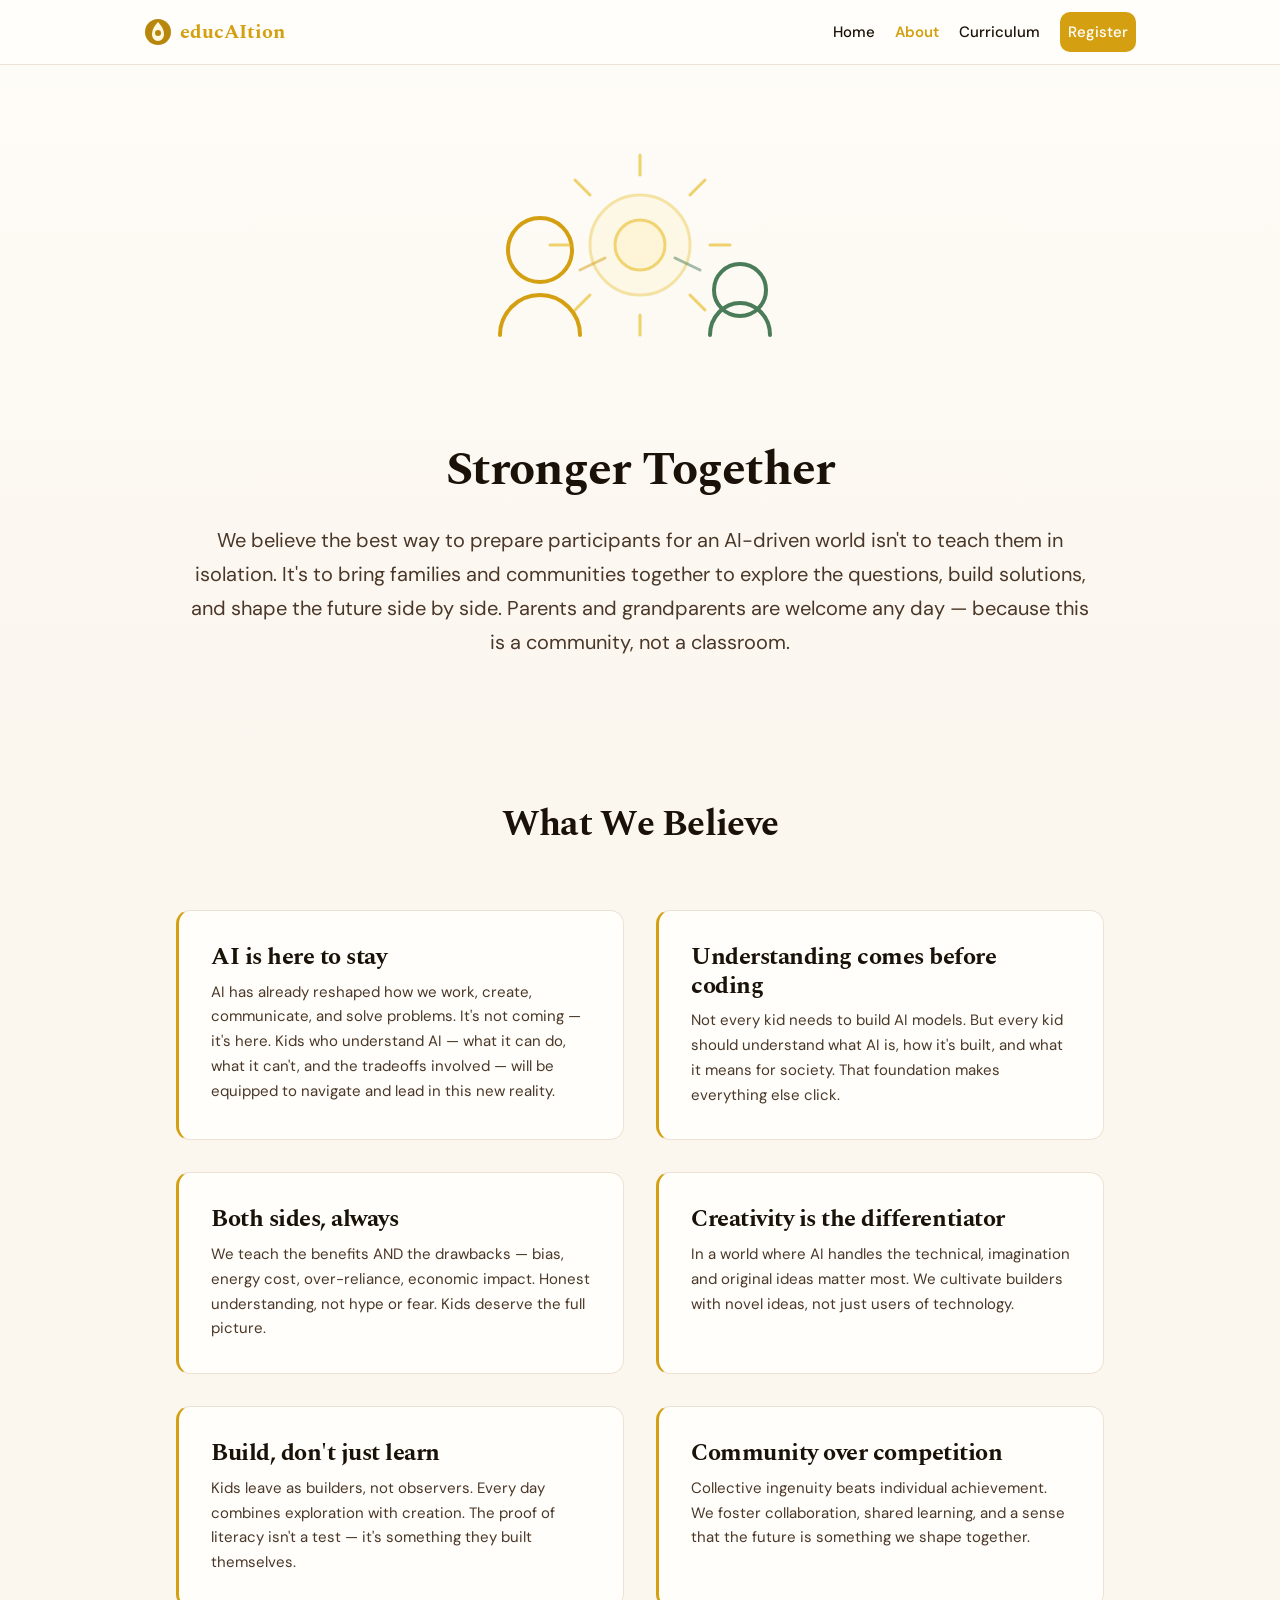
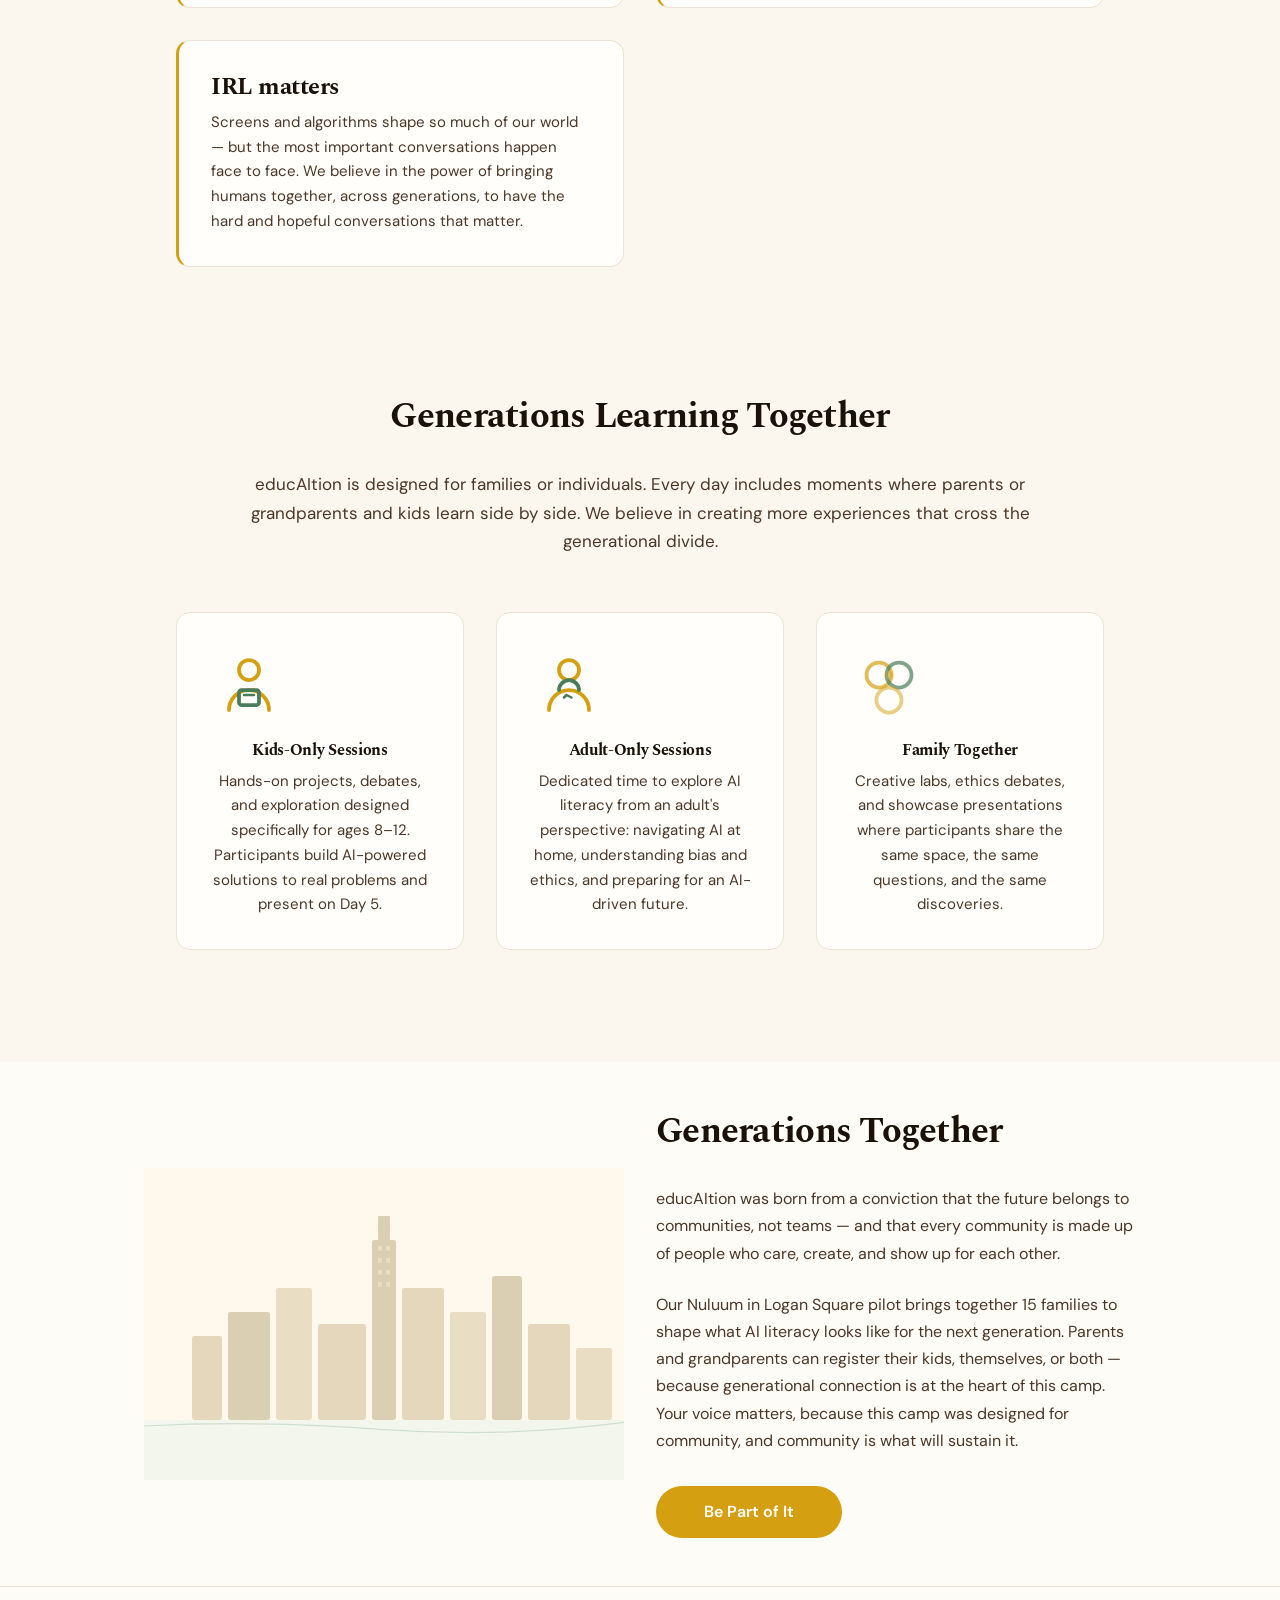
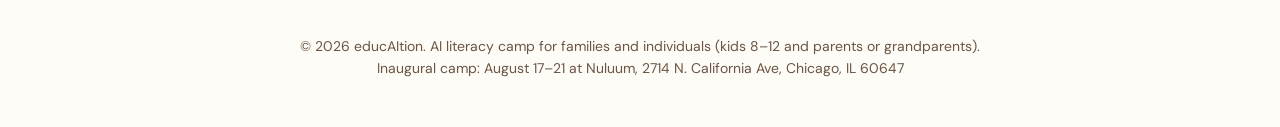
==== commit 33fab11b: "Rename Pilot Camp to Inaugural Camp throughout Co-Authored-By: Claude Sonnet 5 <noreply@anthropic.co" ====
--- a/about.html
+++ b/about.html
@@ -4,7 +4,7 @@
   <meta charset="UTF-8">
   <meta name="viewport" content="width=device-width, initial-scale=1.0">
   <title>About educAItion — Our Beliefs &amp; Principles</title>
-  <meta name="description" content="Learn about educAItion's approach to AI literacy for kids ages 8–12 and adults. Our beliefs, principles, and why we're running a pilot camp in Nuluum in Logan Square this August.">
+  <meta name="description" content="Learn about educAItion's approach to AI literacy for kids ages 8–12 and adults. Our beliefs, principles, and why we're running a inaugural camp in Nuluum in Logan Square this August.">
   <meta property="og:title" content="About educAItion — Our Beliefs & Principles">
   <meta property="og:description" content="We believe participants need to understand AI — what it is, how it works, and their role in shaping it. Hands-on, honest, and hopeful.">
   <meta property="og:type" content="website">
@@ -230,7 +230,7 @@
   <footer class="footer">
     <div class="container">
       <p>&copy; 2026 educAItion. AI literacy camp for families and individuals (kids 8&ndash;12 and parents or grandparents).</p>
-      <p>Inaugural session: August 17&ndash;21 at <a href="https://www.nuluum.com" target="_blank" rel="noopener">Nuluum</a>, 2714 N. California Ave, Chicago, IL 60647</p>
+      <p>Inaugural camp: August 17&ndash;21 at <a href="https://www.nuluum.com" target="_blank" rel="noopener">Nuluum</a>, 2714 N. California Ave, Chicago, IL 60647</p>
     </div>
   </footer>
 
